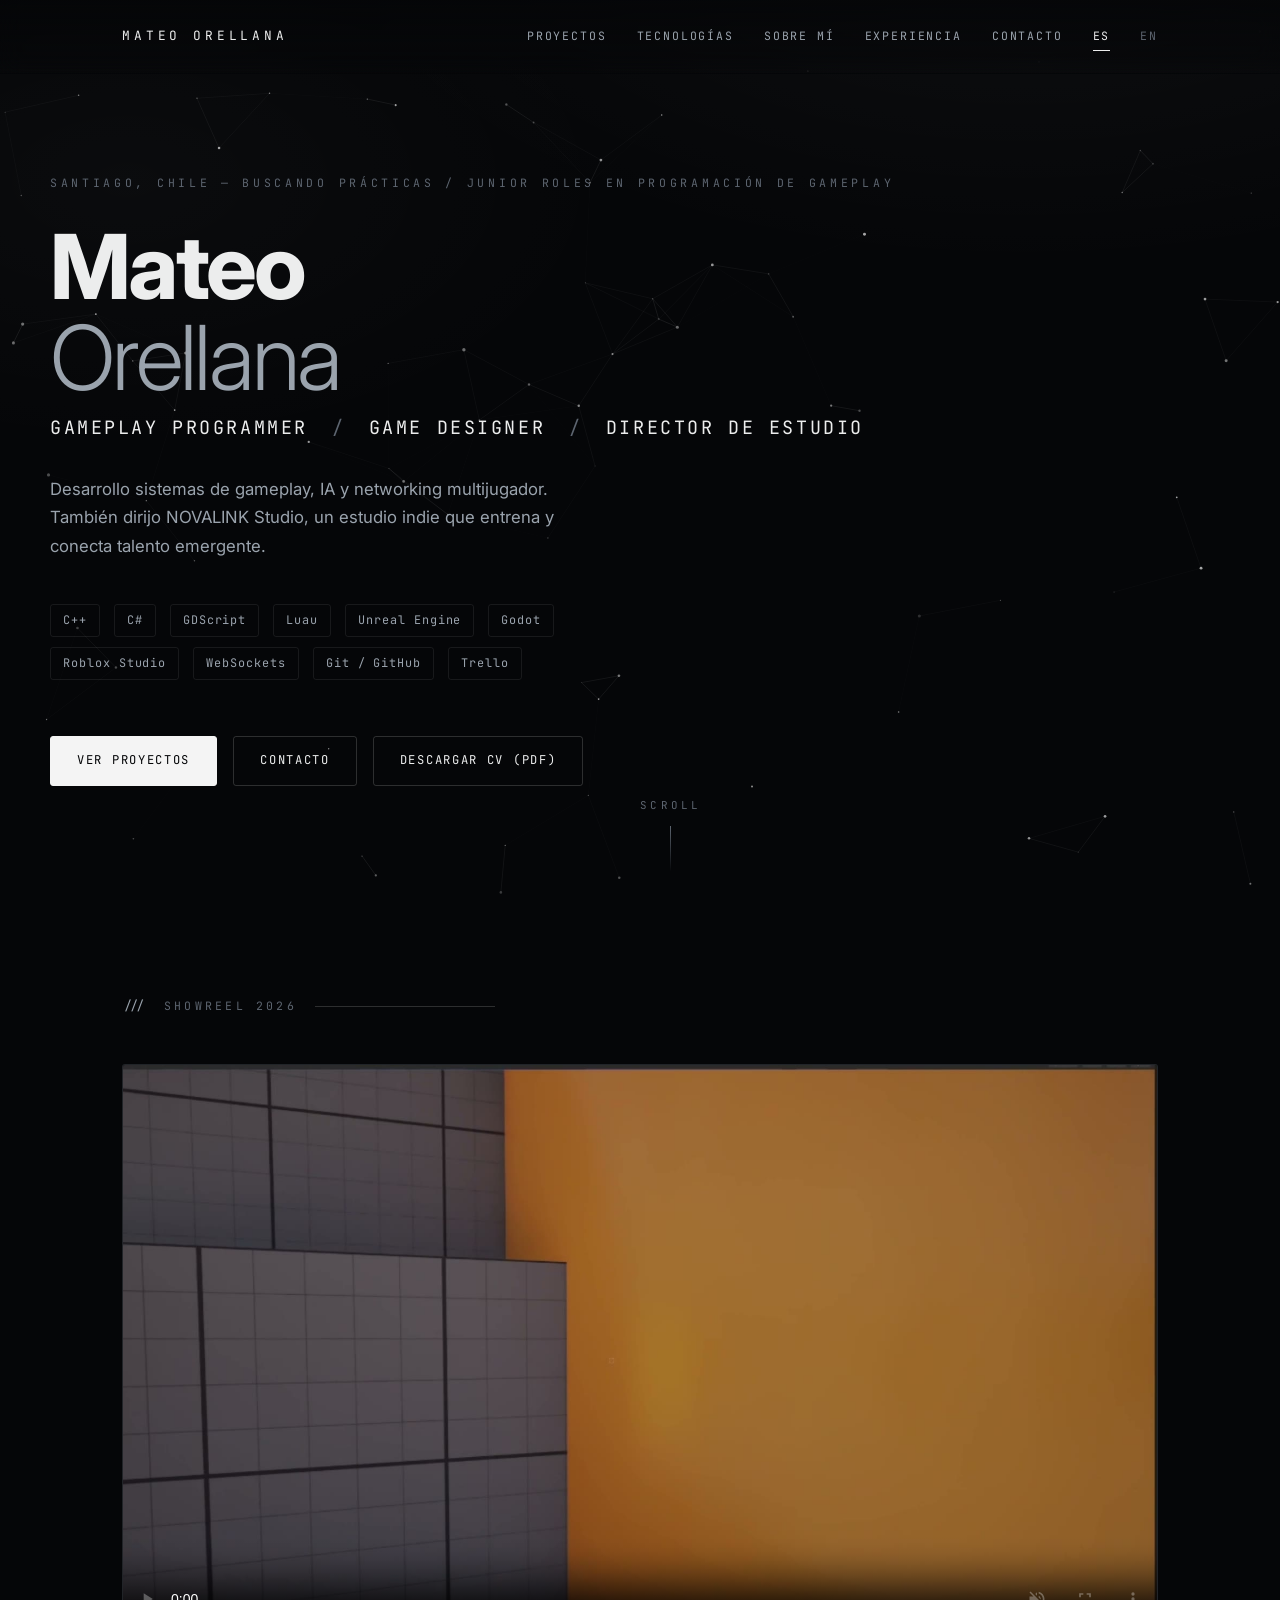
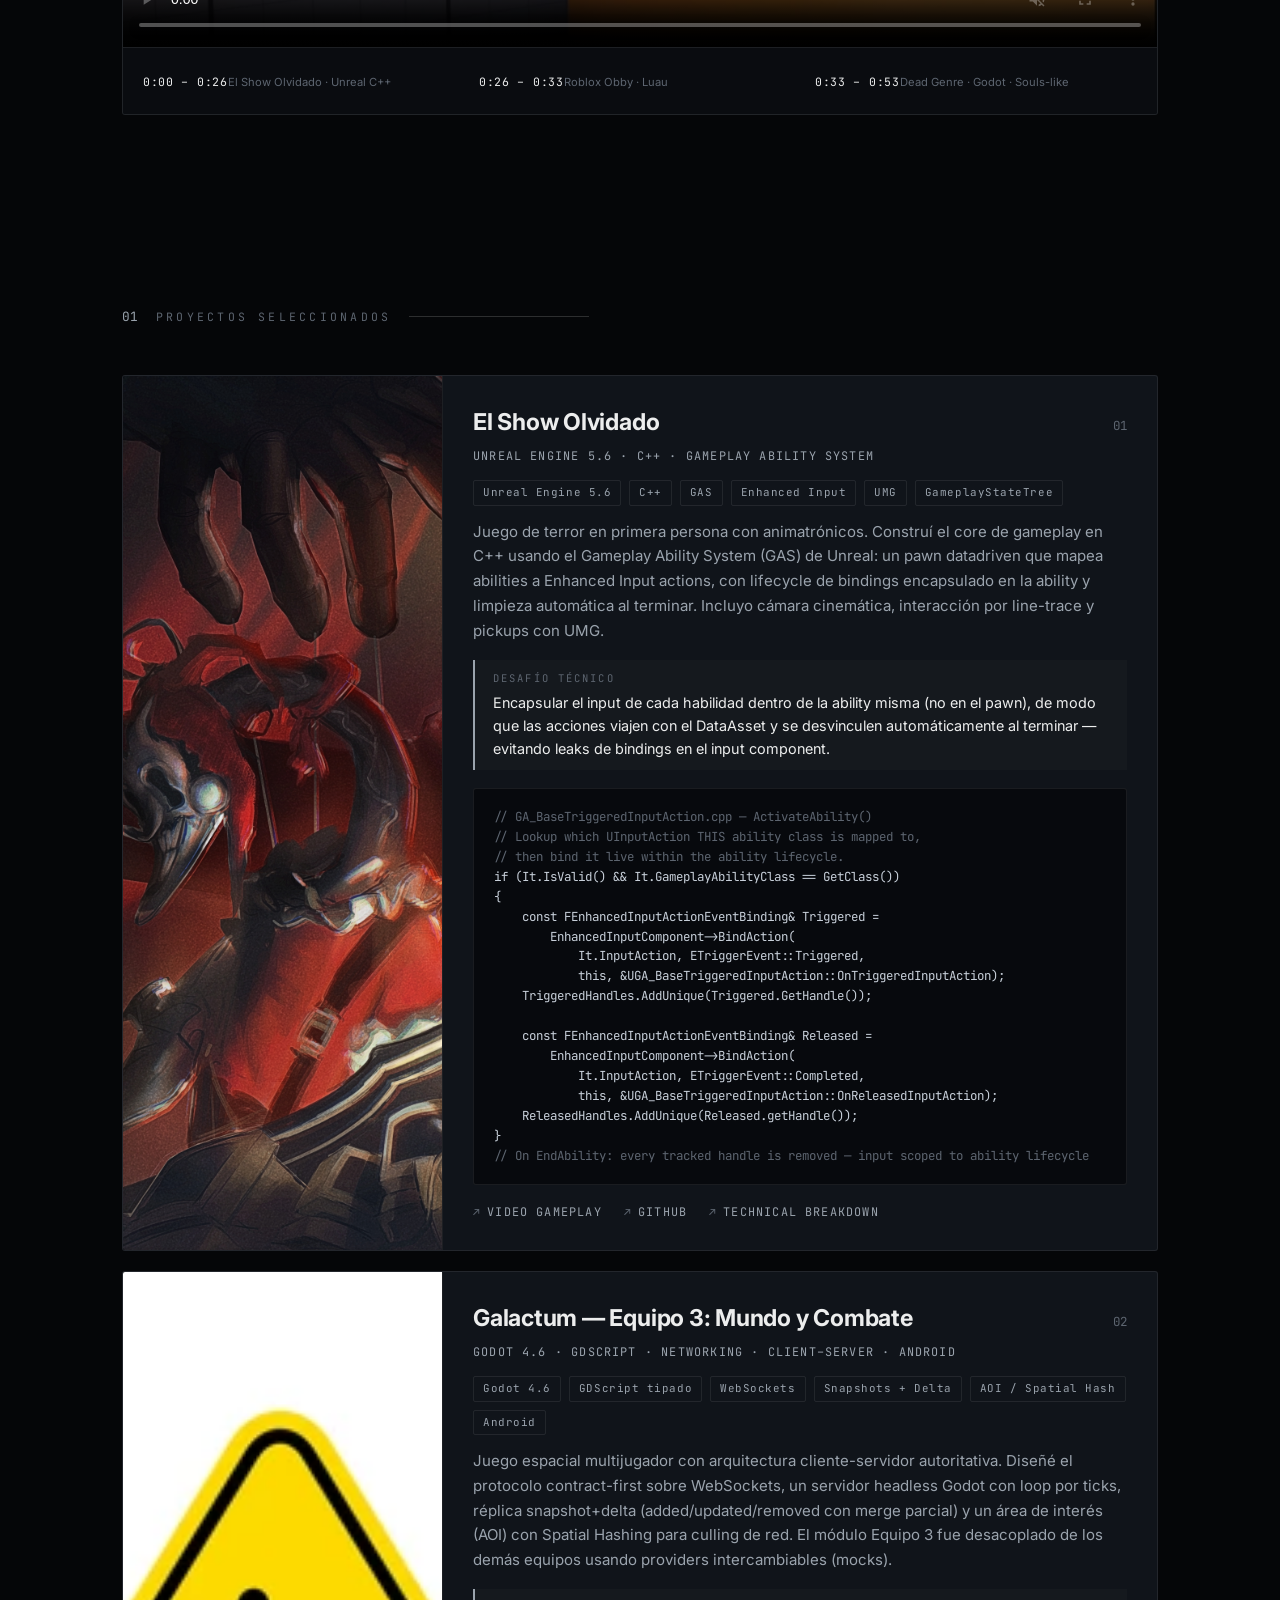
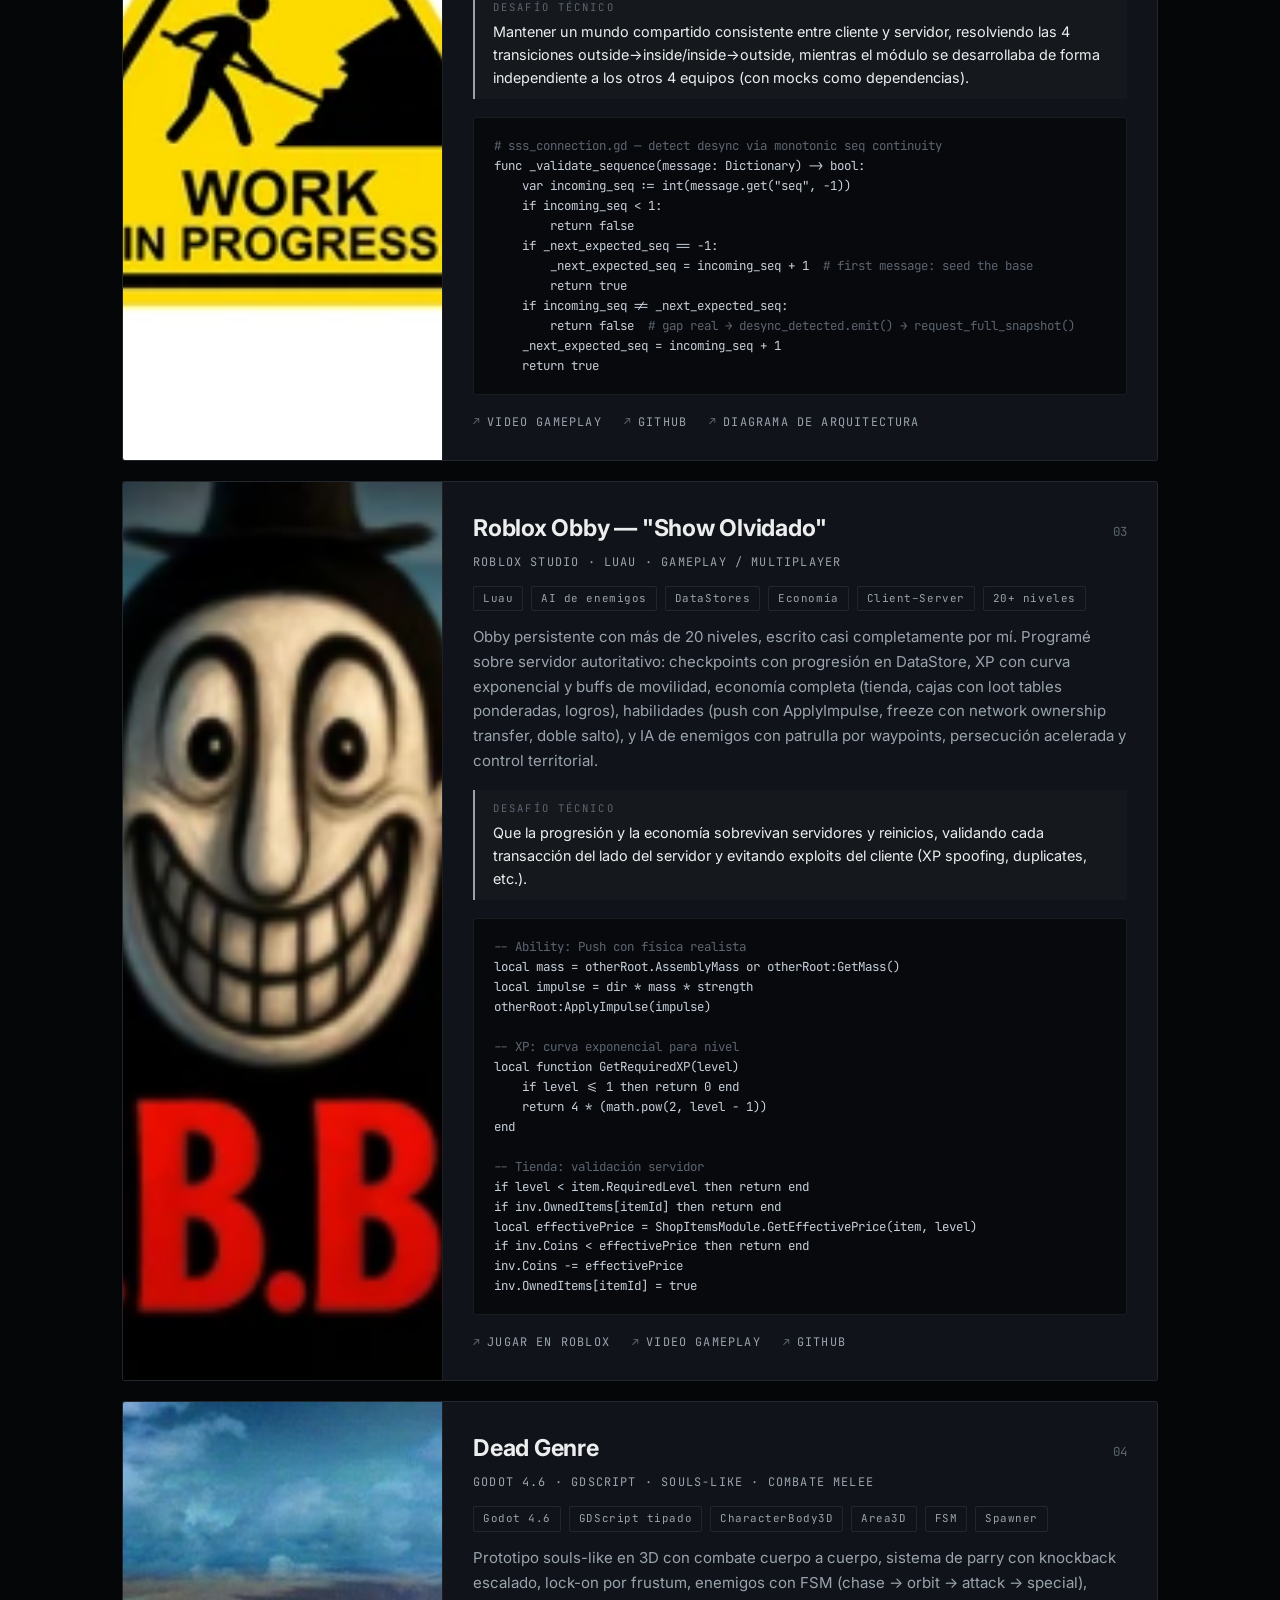
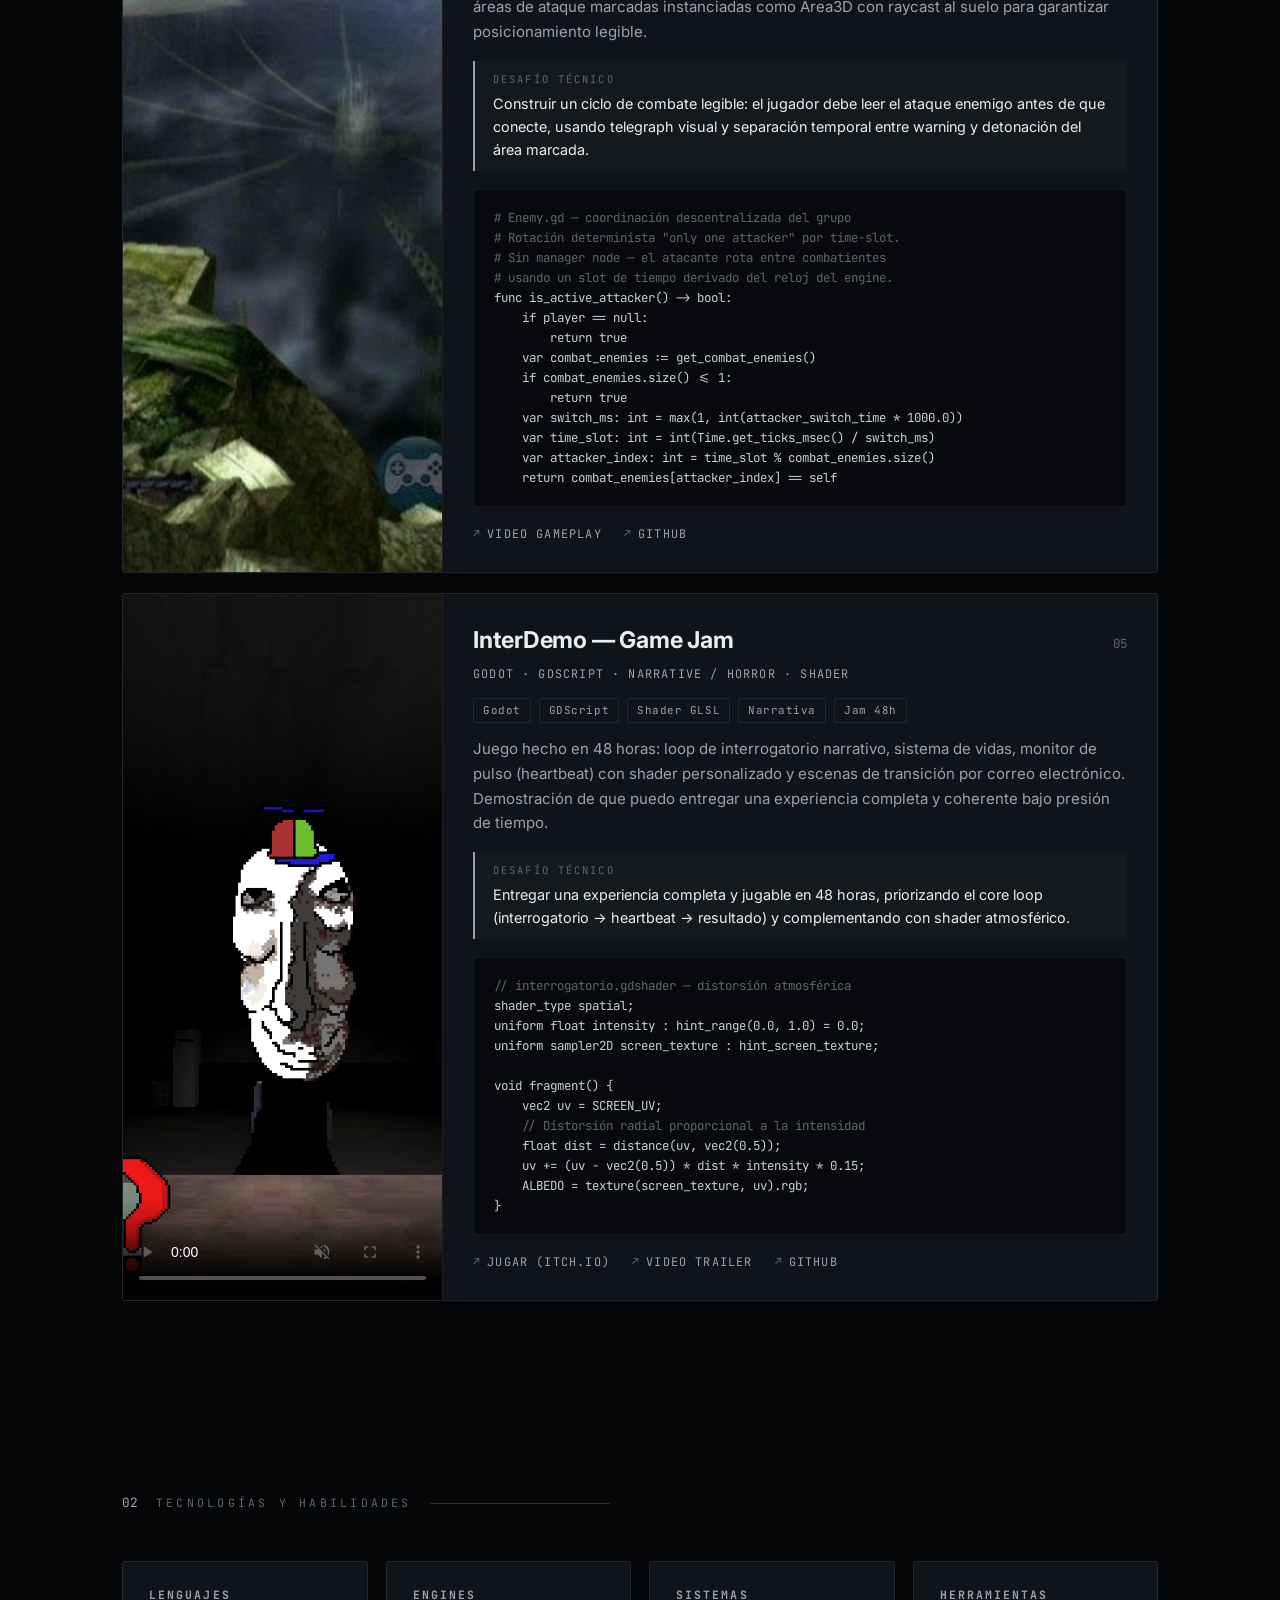
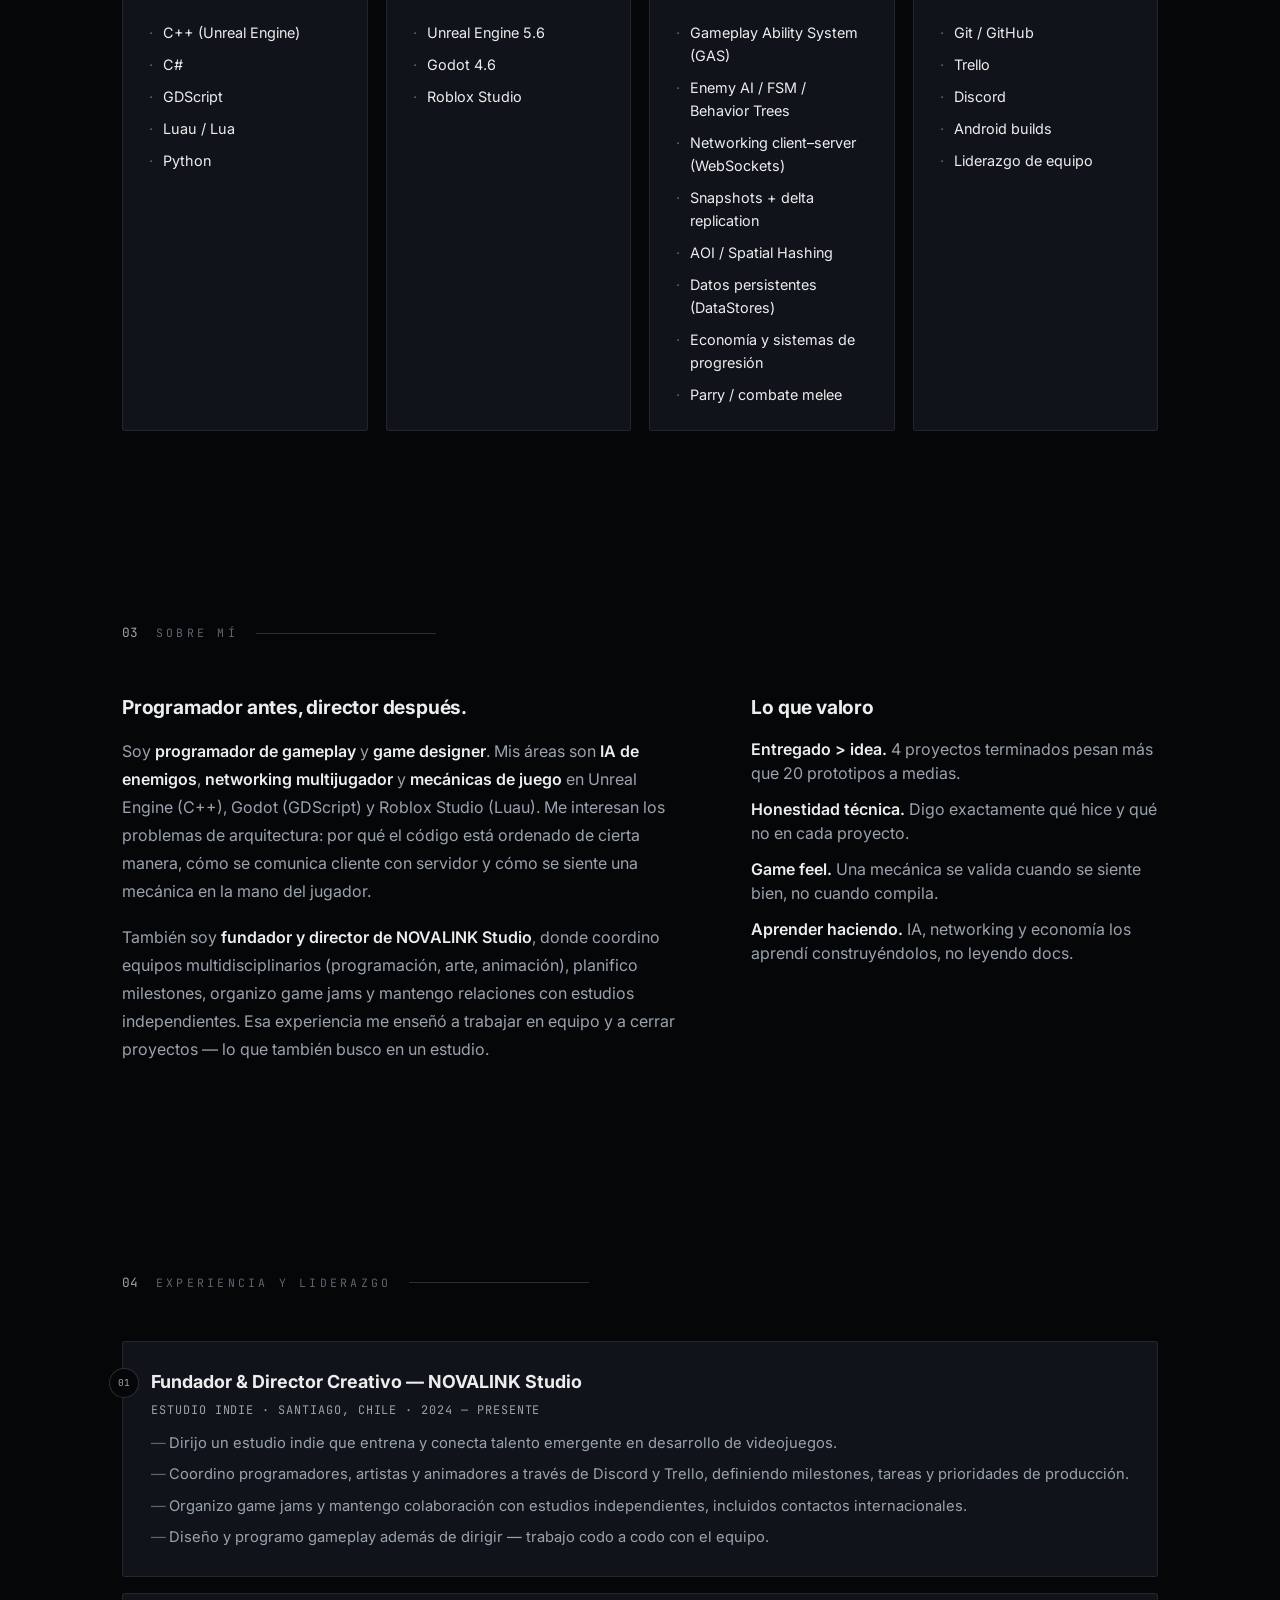
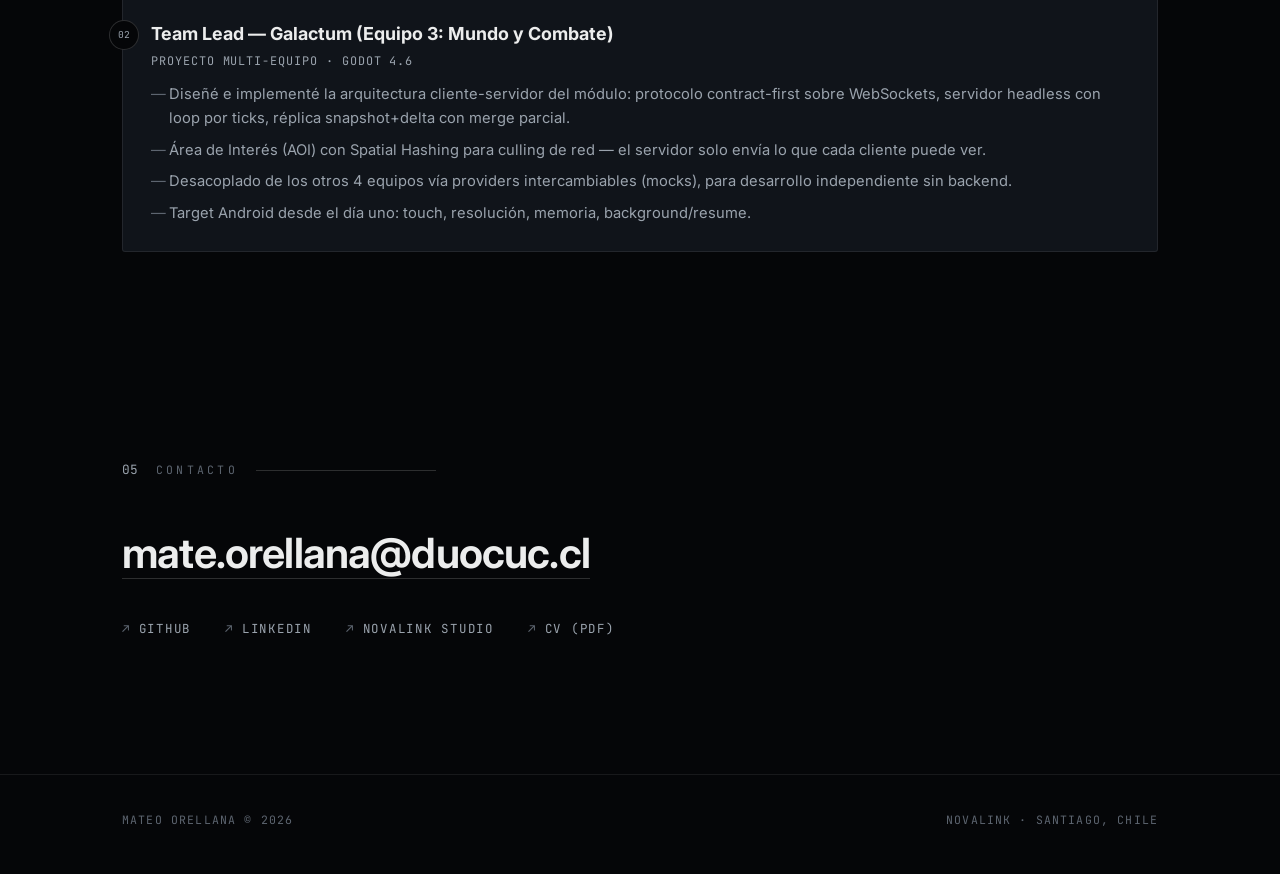
==== index.html @ 42550d00 "Portfolio Mateo Orellana — Gameplay Programmer & Game Designer" ====
<!DOCTYPE html>
<html lang="es">
<head>
<meta charset="UTF-8" />
<meta name="viewport" content="width=device-width, initial-scale=1.0" />
<title>Mateo Orellana — Gameplay Programmer</title>
<meta name="description" content="Portfolio de Mateo Orellana, Gameplay Programmer y Game Designer. Sistemas de IA, networking multijugador y gameplay en Unreal Engine, Godot y Roblox."/>
<meta property="og:title" content="Mateo Orellana — Gameplay Programmer" />
<meta property="og:description" content="Gameplay Programmer & Game Designer. IA, networking y sistemas de juego en Unreal, Godot y Roblox." />
<meta property="og:type" content="website" />
<link rel="stylesheet" href="css/style.css" />
<link rel="preconnect" href="https://fonts.googleapis.com" />
<link href="https://fonts.googleapis.com/css2?family=Inter:wght@300;400;500;600;700;800&family=JetBrains+Mono:wght@400;500&display=swap" rel="stylesheet" />
</head>
<body>

<div class="cosmos"></div>
<canvas id="stars"></canvas>

<!-- ======= NAV ======= -->
<nav class="nav" id="nav">
  <div class="inner">
    <a href="#top" class="brand">Mateo Orellana</a>
    <ul class="links">
      <li><a href="#work" data-i18n="nav_work">Proyectos</a></li>
      <li><a href="#tech" data-i18n="nav_tech">Tecnologías</a></li>
      <li><a href="#about" data-i18n="nav_about">Sobre mí</a></li>
      <li><a href="#experience" data-i18n="nav_exp">Experiencia</a></li>
      <li><a href="#contact" data-i18n="nav_contact">Contacto</a></li>
      <li><a href="#" class="lang es active" data-lang="es">ES</a></li>
      <li><a href="#" class="lang en" data-lang="en">EN</a></li>
    </ul>
  </div>
</nav>

<main id="top">

<!-- ======= HERO ======= -->
<header class="hero container">
  <div class="context reveal" data-i18n="hero_context">Santiago, Chile — Buscando prácticas / junior roles en programación de gameplay</div>
  <h1 class="reveal" data-i18n="hero_name">Mateo<br/><span class="thin">Orellana</span></h1>
  <div class="role reveal" data-i18n="hero_role">Gameplay Programmer <span class="sep">/</span> Game Designer <span class="sep">/</span> Director de Estudio</div>
  <p class="tagline reveal" data-i18n="hero_tag">Desarrollo sistemas de gameplay, IA y networking multijugador. También dirijo NOVALINK Studio, un estudio indie que entrena y conecta talento emergente.</p>
  <div class="tech-strip reveal">
    <span>C++</span><span>C#</span><span>GDScript</span><span>Luau</span>
    <span>Unreal Engine</span><span>Godot</span><span>Roblox Studio</span>
    <span>WebSockets</span><span>Git / GitHub</span><span>Trello</span>
  </div>
  <div class="cta-row reveal">
    <a class="btn btn-primary" href="#work" data-i18n="cta_work">Ver proyectos</a>
    <a class="btn" href="#contact" data-i18n="cta_contact">Contacto</a>
    <a class="btn" href="assets/Mateo_Orellana_CV.pdf" data-i18n="cta_resume">Descargar CV (PDF)</a>
  </div>
  <div class="hero-scroll reveal"><span data-i18n="scroll">Scroll</span><div class="line"></div></div>
</header>

<!-- ======= SHOWREEL ======= -->
<section class="block" id="showreel">
  <div class="container">
    <div class="section-label reveal"><span class="num">///</span><span class="label" data-i18n="reel_label">Showreel 2026</span></div>
    <div class="reel-wrap reveal">
      <div class="reel-frame">
        <video muted playsinline controls preload="metadata" poster="assets/screenshots/showreel-poster.jpg">
          <source src="assets/videos/showreel.mp4" type="video/mp4" />
        </video>
      </div>
      <div class="reel-timeline">
        <span class="seg"><span class="t">0:00 – 0:26</span><span class="d">El Show Olvidado · Unreal C++</span></span>
        <span class="seg"><span class="t">0:26 – 0:33</span><span class="d">Roblox Obby · Luau</span></span>
        <span class="seg"><span class="t">0:33 – 0:53</span><span class="d">Dead Genre · Godot · Souls-like</span></span>
      </div>
    </div>
  </div>
</section>

<!-- ======= WORK / PROJECTS ======= -->
<section class="block" id="work">
  <div class="container">
    <div class="section-label reveal"><span class="num">01</span><span class="label" data-i18n="work_label">Proyectos seleccionados</span></div>
    <div class="projects">

      <!-- ============ PROYECTO 01 — EL SHOW OLVIDADO ============ -->
      <article class="project reveal" id="synco">
        <div class="thumb">
          <img src="assets/screenshots/show-olvidado.jpg" alt="El Show Olvidado — gameplay" loading="lazy" />
        </div>
        <div class="body">
          <div class="head"><h3 data-i18n="synco_name">El Show Olvidado</h3><span class="num">01</span></div>
          <div class="role-line" data-i18n="synco_role">Unreal Engine 5.6 · C++ · Gameplay Ability System</div>
          <div class="meta">
            <span>Unreal Engine 5.6</span><span>C++</span><span>GAS</span><span>Enhanced Input</span><span>UMG</span><span>GameplayStateTree</span>
          </div>
          <p class="desc" data-i18n="synco_desc">Juego de terror en primera persona con animatrónicos. Construí el core de gameplay en C++ usando el Gameplay Ability System (GAS) de Unreal: un pawn datadriven que mapea abilities a Enhanced Input actions, con lifecycle de bindings encapsulado en la ability y limpieza automática al terminar. Incluyo cámara cinemática, interacción por line-trace y pickups con UMG.</p>
          <div class="challenge">
            <div class="q" data-i18n="challenge_q">Desafío técnico</div>
            <p data-i18n="synco_challenge">Encapsular el input de cada habilidad dentro de la ability misma (no en el pawn), de modo que las acciones viajen con el DataAsset y se desvinculen automáticamente al terminar — evitando leaks de bindings en el input component.</p>
          </div>
          <code class="block"><span class="cmt">// GA_BaseTriggeredInputAction.cpp — ActivateAbility()</span>
<span class="cmt">// Lookup which UInputAction THIS ability class is mapped to,</span>
<span class="cmt">// then bind it live within the ability lifecycle.</span>
<span class="kw">if</span> (It.IsValid() && It.GameplayAbilityClass == GetClass())
{
    <span class="kw">const</span> FEnhancedInputActionEventBinding& Triggered =
        EnhancedInputComponent->BindAction(
            It.InputAction, ETriggerEvent::Triggered,
            <span class="kw">this</span>, &UGA_BaseTriggeredInputAction::OnTriggeredInputAction);
    TriggeredHandles.AddUnique(Triggered.GetHandle());

    <span class="kw">const</span> FEnhancedInputActionEventBinding& Released =
        EnhancedInputComponent->BindAction(
            It.InputAction, ETriggerEvent::Completed,
            <span class="kw">this</span>, &UGA_BaseTriggeredInputAction::OnReleasedInputAction);
    ReleasedHandles.AddUnique(Released.getHandle());
}
<span class="cmt">// On EndAbility: every tracked handle is removed — input scoped to ability lifecycle</span></code>
          <div class="links">
            <a href="#">Video gameplay</a>
            <a href="#">GitHub</a>
            <a href="#">Technical breakdown</a>
          </div>
        </div>
      </article>

      <!-- ============ PROYECTO 02 — GALACTUM ============ -->
      <article class="project reveal" id="galactum">
        <div class="thumb">
          <img src="assets/screenshots/galactum.png" alt="Galactum — mundo espacial" loading="lazy" />
        </div>
        <div class="body">
          <div class="head"><h3 data-i18n="galactum_name">Galactum — Equipo 3: Mundo y Combate</h3><span class="num">02</span></div>
          <div class="role-line" data-i18n="galactum_role">Godot 4.6 · GDScript · Networking · Client–Server · Android</div>
          <div class="meta">
            <span>Godot 4.6</span><span>GDScript tipado</span><span>WebSockets</span><span>Snapshots + Delta</span><span>AOI / Spatial Hash</span><span>Android</span>
          </div>
          <p class="desc" data-i18n="galactum_desc">Juego espacial multijugador con arquitectura cliente-servidor autoritativa. Diseñé el protocolo contract-first sobre WebSockets, un servidor headless Godot con loop por ticks, réplica snapshot+delta (added/updated/removed con merge parcial) y un área de interés (AOI) con Spatial Hashing para culling de red. El módulo Equipo 3 fue desacoplado de los demás equipos usando providers intercambiables (mocks).</p>
          <div class="challenge">
            <div class="q" data-i18n="challenge_q">Desafío técnico</div>
            <p data-i18n="galactum_challenge">Mantener un mundo compartido consistente entre cliente y servidor, resolviendo las 4 transiciones outside→inside/inside→outside, mientras el módulo se desarrollaba de forma independiente a los otros 4 equipos (con mocks como dependencias).</p>
          </div>
          <code class="block"><span class="cmt"># sss_connection.gd — detect desync via monotonic seq continuity</span>
<span class="kw">func</span> _validate_sequence(message: Dictionary) -> bool:
    <span class="kw">var</span> incoming_seq := int(message.get(<span class="str">"seq"</span>, -1))
    <span class="kw">if</span> incoming_seq < 1:
        <span class="kw">return</span> false
    <span class="kw">if</span> _next_expected_seq == -1:
        _next_expected_seq = incoming_seq + 1  <span class="cmt"># first message: seed the base</span>
        <span class="kw">return</span> true
    <span class="kw">if</span> incoming_seq != _next_expected_seq:
        <span class="kw">return</span> false  <span class="cmt"># gap real → desync_detected.emit() → request_full_snapshot()</span>
    _next_expected_seq = incoming_seq + 1
    <span class="kw">return</span> true</code>
          <div class="links">
            <a href="#">Video gameplay</a>
            <a href="#">GitHub</a>
            <a href="#">Diagrama de arquitectura</a>
          </div>
        </div>
      </article>

      <!-- ============ PROYECTO 03 — ROBLOX OBBY ============ -->
      <article class="project reveal" id="roblox">
        <div class="thumb">
          <img src="assets/screenshots/roblox.png" alt="Roblox Obby Show Olvidado — gameplay" loading="lazy" />
        </div>
        <div class="body">
          <div class="head"><h3 data-i18n="roblox_name">Roblox Obby — "Show Olvidado"</h3><span class="num">03</span></div>
          <div class="role-line" data-i18n="roblox_role">Roblox Studio · Luau · Gameplay / Multiplayer</div>
          <div class="meta">
            <span>Luau</span><span>AI de enemigos</span><span>DataStores</span><span>Economía</span><span>Client–Server</span><span>20+ niveles</span>
          </div>
          <p class="desc" data-i18n="roblox_desc">Obby persistente con más de 20 niveles, escrito casi completamente por mí. Programé sobre servidor autoritativo: checkpoints con progresión en DataStore, XP con curva exponencial y buffs de movilidad, economía completa (tienda, cajas con loot tables ponderadas, logros), habilidades (push con ApplyImpulse, freeze con network ownership transfer, doble salto), y IA de enemigos con patrulla por waypoints, persecución acelerada y control territorial.</p>
          <div class="challenge">
            <div class="q" data-i18n="challenge_q">Desafío técnico</div>
            <p data-i18n="roblox_challenge">Que la progresión y la economía sobrevivan servidores y reinicios, validando cada transacción del lado del servidor y evitando exploits del cliente (XP spoofing, duplicates, etc.).</p>
          </div>
          <code class="block"><span class="cmt">-- Ability: Push con física realista</span>
<span class="kw">local</span> mass = otherRoot.AssemblyMass <span class="kw">or</span> otherRoot:GetMass()
<span class="kw">local</span> impulse = dir * mass * strength
otherRoot:ApplyImpulse(impulse)

<span class="cmt">-- XP: curva exponencial para nivel</span>
<span class="kw">local function</span> GetRequiredXP(level)
    <span class="kw">if</span> level &lt;= 1 <span class="kw">then return</span> 0 <span class="kw">end</span>
    <span class="kw">return</span> 4 * (math.pow(2, level - 1))
<span class="kw">end</span>

<span class="cmt">-- Tienda: validación servidor</span>
<span class="kw">if</span> level &lt; item.RequiredLevel <span class="kw">then return</span> <span class="kw">end</span>
<span class="kw">if</span> inv.OwnedItems[itemId] <span class="kw">then return</span> <span class="kw">end</span>
<span class="kw">local</span> effectivePrice = ShopItemsModule.GetEffectivePrice(item, level)
<span class="kw">if</span> inv.Coins &lt; effectivePrice <span class="kw">then return</span> <span class="kw">end</span>
inv.Coins -= effectivePrice
inv.OwnedItems[itemId] = <span class="kw">true</span></code>
          <div class="links">
            <a href="#">Jugar en Roblox</a>
            <a href="#">Video gameplay</a>
            <a href="#">GitHub</a>
          </div>
        </div>
      </article>

      <!-- ============ PROYECTO 04 — DEAD GENRE ============ -->
      <article class="project reveal" id="dead-genre">
        <div class="thumb">
          <img src="assets/screenshots/dead-genre.jpg" alt="Dead Genre — Pandora's Tower" loading="lazy" />
        </div>
        <div class="body">
          <div class="head"><h3 data-i18n="deadgenre_name">Dead Genre</h3><span class="num">04</span></div>
          <div class="role-line" data-i18n="deadgenre_role">Godot 4.6 · GDScript · Souls-like · Combate melee</div>
          <div class="meta">
            <span>Godot 4.6</span><span>GDScript tipado</span><span>CharacterBody3D</span><span>Area3D</span><span>FSM</span><span>Spawner</span>
          </div>
          <p class="desc" data-i18n="deadgenre_desc">Prototipo souls-like en 3D con combate cuerpo a cuerpo, sistema de parry con knockback escalado, lock-on por frustum, enemigos con FSM (chase → orbit → attack → special), áreas de ataque marcadas instanciadas como Area3D con raycast al suelo para garantizar posicionamiento legible.</p>
          <div class="challenge">
            <div class="q" data-i18n="challenge_q">Desafío técnico</div>
            <p data-i18n="deadgenre_challenge">Construir un ciclo de combate legible: el jugador debe leer el ataque enemigo antes de que conecte, usando telegraph visual y separación temporal entre warning y detonación del área marcada.</p>
          </div>
          <code class="block"><span class="cmt"># Enemy.gd — coordinación descentralizada del grupo</span>
<span class="cmt"># Rotación determinista "only one attacker" por time-slot.</span>
<span class="cmt"># Sin manager node — el atacante rota entre combatientes</span>
<span class="cmt"># usando un slot de tiempo derivado del reloj del engine.</span>
<span class="kw">func</span> is_active_attacker() -> bool:
    <span class="kw">if</span> player == null:
        <span class="kw">return</span> true
    <span class="kw">var</span> combat_enemies := get_combat_enemies()
    <span class="kw">if</span> combat_enemies.size() &lt;= 1:
        <span class="kw">return</span> true
    <span class="kw">var</span> switch_ms: int = max(1, int(attacker_switch_time * 1000.0))
    <span class="kw">var</span> time_slot: int = int(Time.get_ticks_msec() / switch_ms)
    <span class="kw">var</span> attacker_index: int = time_slot % combat_enemies.size()
    <span class="kw">return</span> combat_enemies[attacker_index] == self</code>
          <div class="links">
            <a href="#">Video gameplay</a>
            <a href="#">GitHub</a>
          </div>
        </div>
      </article>

      <!-- ============ PROYECTO 05 — INTERDEMO GAME JAM ============ -->
      <article class="project reveal" id="gamejam">
        <div class="thumb">
          <video muted playsinline controls preload="metadata" class="thumb-video" poster="assets/screenshots/gamejam.jpg">
            <source src="assets/videos/interdemo-trailer.mp4" type="video/mp4" />
          </video>
        </div>
        <div class="body">
          <div class="head"><h3 data-i18n="gamejam_name">InterDemo — Game Jam</h3><span class="num">05</span></div>
          <div class="role-line" data-i18n="gamejam_role">Godot · GDScript · Narrative / Horror · Shader</div>
          <div class="meta">
            <span>Godot</span><span>GDScript</span><span>Shader GLSL</span><span>Narrativa</span><span>Jam 48h</span>
          </div>
          <p class="desc" data-i18n="gamejam_desc">Juego hecho en 48 horas: loop de interrogatorio narrativo, sistema de vidas, monitor de pulso (heartbeat) con shader personalizado y escenas de transición por correo electrónico. Demostración de que puedo entregar una experiencia completa y coherente bajo presión de tiempo.</p>
          <div class="challenge">
            <div class="q" data-i18n="challenge_q">Desafío técnico</div>
            <p data-i18n="gamejam_challenge">Entregar una experiencia completa y jugable en 48 horas, priorizando el core loop (interrogatorio → heartbeat → resultado) y complementando con shader atmosférico.</p>
          </div>
          <code class="block"><span class="cmt">// interrogatorio.gdshader — distorsión atmosférica</span>
shader_type spatial;
uniform float intensity : hint_range(0.0, 1.0) = 0.0;
uniform sampler2D screen_texture : hint_screen_texture;

void fragment() {
    vec2 uv = SCREEN_UV;
    <span class="cmt">// Distorsión radial proporcional a la intensidad</span>
    float dist = distance(uv, vec2(0.5));
    uv += (uv - vec2(0.5)) * dist * intensity * 0.15;
    ALBEDO = texture(screen_texture, uv).rgb;
}</code>
          <div class="links">
            <a href="#">Jugar (itch.io)</a>
            <a href="#">Video trailer</a>
            <a href="#">GitHub</a>
          </div>
        </div>
      </article>

    </div>
  </div>
</section>

<!-- ======= TECH ======= -->
<section class="block" id="tech">
  <div class="container">
    <div class="section-label reveal"><span class="num">02</span><span class="label" data-i18n="tech_label">Tecnologías y habilidades</span></div>
    <div class="tech-grid">
      <div class="tech-col reveal">
        <h4 data-i18n="tech_lang">Lenguajes</h4>
        <ul><li>C++ (Unreal Engine)</li><li>C#</li><li>GDScript</li><li>Luau / Lua</li><li>Python</li></ul>
      </div>
      <div class="tech-col reveal">
        <h4 data-i18n="tech_engines">Engines</h4>
        <ul><li>Unreal Engine 5.6</li><li>Godot 4.6</li><li>Roblox Studio</li></ul>
      </div>
      <div class="tech-col reveal">
        <h4 data-i18n="tech_systems">Sistemas</h4>
        <ul><li>Gameplay Ability System (GAS)</li><li>Enemy AI / FSM / Behavior Trees</li><li>Networking client–server (WebSockets)</li><li>Snapshots + delta replication</li><li>AOI / Spatial Hashing</li><li>Datos persistentes (DataStores)</li><li>Economía y sistemas de progresión</li><li>Parry / combate melee</li></ul>
      </div>
      <div class="tech-col reveal">
        <h4 data-i18n="tech_tools">Herramientas</h4>
        <ul><li>Git / GitHub</li><li>Trello</li><li>Discord</li><li>Android builds</li><li>Liderazgo de equipo</li></ul>
      </div>
    </div>
  </div>
</section>

<!-- ======= ABOUT ======= -->
<section class="block" id="about">
  <div class="container">
    <div class="section-label reveal"><span class="num">03</span><span class="label" data-i18n="about_label">Sobre mí</span></div>
    <div class="about-grid">
      <div class="reveal">
        <h3 data-i18n="about_h">Programador antes, director después.</h3>
        <p data-i18n="about_p1">Soy <strong>programador de gameplay</strong> y <strong>game designer</strong>. Mis áreas son <strong>IA de enemigos</strong>, <strong>networking multijugador</strong> y <strong>mecánicas de juego</strong> en Unreal Engine (C++), Godot (GDScript) y Roblox Studio (Luau). Me interesan los problemas de arquitectura: por qué el código está ordenado de cierta manera, cómo se comunica cliente con servidor y cómo se siente una mecánica en la mano del jugador.</p>
        <p data-i18n="about_p2">También soy <strong>fundador y director de NOVALINK Studio</strong>, donde coordino equipos multidisciplinarios (programación, arte, animación), planifico milestones, organizo game jams y mantengo relaciones con estudios independientes. Esa experiencia me enseñó a trabajar en equipo y a cerrar proyectos — lo que también busco en un estudio.</p>
      </div>
      <div class="reveal">
        <h3 data-i18n="about_philosophy">Lo que valoro</h3>
        <ul>
          <li><b data-i18n="about_li1h">Entregado &gt; idea.</b> <span data-i18n="about_li1">4 proyectos terminados pesan más que 20 prototipos a medias.</span></li>
          <li><b data-i18n="about_li2h">Honestidad técnica.</b> <span data-i18n="about_li2">Digo exactamente qué hice y qué no en cada proyecto.</span></li>
          <li><b data-i18n="about_li3h">Game feel.</b> <span data-i18n="about_li3">Una mecánica se valida cuando se siente bien, no cuando compila.</span></li>
          <li><b data-i18n="about_li4h">Aprender haciendo.</b> <span data-i18n="about_li4">IA, networking y economía los aprendí construyéndolos, no leyendo docs.</span></li>
        </ul>
      </div>
    </div>
  </div>
</section>

<!-- ======= EXPERIENCE ======= -->
<section class="block" id="experience">
  <div class="container">
    <div class="section-label reveal"><span class="num">04</span><span class="label" data-i18n="exp_label">Experiencia y liderazgo</span></div>

    <div class="exp-item reveal" data-num="01">
      <h3 data-i18n="exp_novalink_h">Fundador &amp; Director Creativo — NOVALINK Studio</h3>
      <div class="where" data-i18n="exp_novalink_where">Estudio indie · Santiago, Chile · 2024 — presente</div>
      <ul>
        <li data-i18n="exp_novalink_l1">Dirijo un estudio indie que entrena y conecta talento emergente en desarrollo de videojuegos.</li>
        <li data-i18n="exp_novalink_l2">Coordino programadores, artistas y animadores a través de Discord y Trello, definiendo milestones, tareas y prioridades de producción.</li>
        <li data-i18n="exp_novalink_l3">Organizo game jams y mantengo colaboración con estudios independientes, incluidos contactos internacionales.</li>
        <li data-i18n="exp_novalink_l4">Diseño y programo gameplay además de dirigir — trabajo codo a codo con el equipo.</li>
      </ul>
    </div>

    <div class="exp-item reveal" data-num="02">
      <h3 data-i18n="exp_team_h">Team Lead — Galactum (Equipo 3: Mundo y Combate)</h3>
      <div class="where" data-i18n="exp_team_where">Proyecto multi-equipo · Godot 4.6</div>
      <ul>
        <li data-i18n="exp_team_l1">Diseñé e implementé la arquitectura cliente-servidor del módulo: protocolo contract-first sobre WebSockets, servidor headless con loop por ticks, réplica snapshot+delta con merge parcial.</li>
        <li data-i18n="exp_team_l2">Área de Interés (AOI) con Spatial Hashing para culling de red — el servidor solo envía lo que cada cliente puede ver.</li>
        <li data-i18n="exp_team_l3">Desacoplado de los otros 4 equipos vía providers intercambiables (mocks), para desarrollo independiente sin backend.</li>
        <li data-i18n="exp_team_l4">Target Android desde el día uno: touch, resolución, memoria, background/resume.</li>
      </ul>
    </div>
  </div>
</section>

<!-- ======= CONTACT ======= -->
<section class="block" id="contact">
  <div class="container">
    <div class="section-label reveal"><span class="num">05</span><span class="label" data-i18n="contact_label">Contacto</span></div>
    <div class="contact-big reveal">
      <a href="mailto:mate.orellana@duocuc.cl" data-i18n="contact_mail">mate.orellana@duocuc.cl</a>
    </div>
    <div class="contact-links reveal">
      <a href="https://github.com/Drfiter" target="_blank" rel="noopener">GitHub</a>
      <a href="https://www.linkedin.com/in/mateo-daniel-orellana-villegas-586290270/" target="_blank" rel="noopener">LinkedIn</a>
      <a href="https://www.linkedin.com/company/novalink-studio/" target="_blank" rel="noopener">NOVALINK Studio</a>
      <a href="assets/Mateo_Orellana_CV.pdf" data-i18n="link_resume">CV (PDF)</a>
    </div>
  </div>
</section>

</main>

<footer>
  <div class="inner">
    <span>Mateo Orellana © <span id="year"></span></span>
    <span class="mono">NOVALINK · Santiago, Chile</span>
  </div>
</footer>

<script src="js/main.js"></script>
</body>
</html>
---- css/style.css ----
/* ============================================================
   MATEO ORELLANA — Portfolio
   Theme: cosmic B&W, cinematic, editorial minimalism
   ============================================================ */

:root {
  --bg: #050608;
  --bg-soft: #0a0c10;
  --panel: #0e1116;
  --card: #10141a;
  --line: rgba(255, 255, 255, 0.08);
  --line-strong: rgba(255, 255, 255, 0.16);
  --fg: #eceded;
  --muted: #9aa3ad;
  --dim: #5d6570;
  --white: #ffffff;
  --accent: #ffffff;

  --mono: "SF Mono", "Cascadia Code", "JetBrains Mono", Consolas, monospace;
  --sans: "Inter", "SF Pro Display", system-ui, -apple-system, sans-serif;
  --serif: "Georgia", "Times New Roman", serif;

  --radius: 3px;
  --maxw: 1180px;
  --gutter: clamp(24px, 6vw, 72px);
}

* { margin: 0; padding: 0; box-sizing: border-box; }

html { scroll-behavior: smooth; }

body {
  background: var(--bg);
  color: var(--fg);
  font-family: var(--sans);
  font-size: 16px;
  line-height: 1.6;
  -webkit-font-smoothing: antialiased;
  overflow-x: hidden;
}

/* ---------- Ambient cosmic background ---------- */
.cosmos {
  position: fixed;
  inset: 0;
  z-index: -2;
  background:
    radial-gradient(1200px 600px at 80% -10%, rgba(255,255,255,0.04), transparent 60%),
    radial-gradient(900px 500px at 10% 20%, rgba(255,255,255,0.025), transparent 55%),
    var(--bg);
}

/* stars (constellation particles) */
#stars {
  position: fixed;
  inset: 0;
  z-index: -1;
  width: 100%;
  height: 100%;
  pointer-events: none;
}

/* ---------- Typography helpers ---------- */
.mono { font-family: var(--mono); }
.serif { font-family: var(--serif); }
.muted { color: var(--muted); }
.dim { color: var(--dim); }
.small { font-size: 0.82rem; }
.up { text-transform: uppercase; letter-spacing: 0.22em; }
.label {
  font-family: var(--mono);
  font-size: 0.72rem;
  letter-spacing: 0.28em;
  text-transform: uppercase;
  color: var(--dim);
}

.section-label {
  display: flex;
  align-items: center;
  gap: 18px;
  margin-bottom: 48px;
}
.section-label::after {
  content: "";
  flex: 1;
  height: 1px;
  background: var(--line-strong);
  max-width: 180px;
}
.section-label .num {
  font-family: var(--mono);
  color: var(--muted);
  font-size: 0.8rem;
}

/* ---------- Layout ---------- */
.container {
  max-width: var(--maxw);
  margin: 0 auto;
  padding: 0 var(--gutter);
}

section.block { padding: 96px 0; position: relative; }

/* ---------- Nav ---------- */
.nav {
  position: fixed;
  top: 0; left: 0; right: 0;
  z-index: 100;
  padding: 22px 0;
  backdrop-filter: blur(12px);
  background: linear-gradient(180deg, rgba(5,6,8,0.9), rgba(5,6,8,0.45) 80%, transparent);
  border-bottom: 1px solid transparent;
  transition: border-color 0.3s, background 0.3s;
}
.nav.scrolled { border-bottom-color: var(--line); }
.nav .inner {
  max-width: var(--maxw);
  margin: 0 auto;
  padding: 0 var(--gutter);
  display: flex;
  align-items: center;
  justify-content: space-between;
}
.nav .brand {
  font-family: var(--mono);
  font-size: 0.8rem;
  letter-spacing: 0.3em;
  text-transform: uppercase;
  color: var(--fg);
  text-decoration: none;
}
.nav .links { display: flex; gap: 30px; list-style: none; }
.nav .links a {
  font-family: var(--mono);
  font-size: 0.72rem;
  letter-spacing: 0.16em;
  text-transform: uppercase;
  color: var(--muted);
  text-decoration: none;
  transition: color 0.2s;
}
.nav .links a:hover { color: var(--fg); }
.nav .links a.lang { color: var(--dim); }
.nav .links a.lang.active { color: var(--fg); }
.nav .links a.lang.active::after { content: ""; display: block; height: 1px; background: var(--fg); margin-top: 2px; }

/* ---------- Hero ---------- */
.hero {
  min-height: 100vh;
  display: flex;
  flex-direction: column;
  justify-content: center;
  position: relative;
  padding: 120px 0 60px;
}
.hero .context {
  font-family: var(--mono);
  font-size: 0.72rem;
  letter-spacing: 0.32em;
  text-transform: uppercase;
  color: var(--dim);
  margin-bottom: 28px;
}
.hero h1 {
  font-size: clamp(2.6rem, 8vw, 5.6rem);
  font-weight: 750;
  line-height: 1.02;
  letter-spacing: -0.03em;
  margin-bottom: 10px;
}
.hero h1 .thin { font-weight: 300; color: var(--muted); }
.hero .role {
  font-family: var(--mono);
  font-size: clamp(0.9rem, 2vw, 1.15rem);
  letter-spacing: 0.14em;
  text-transform: uppercase;
  color: var(--fg);
  margin-bottom: 32px;
}
.hero .role .sep { color: var(--dim); margin: 0 10px; }
.hero p.tagline {
  max-width: 560px;
  color: var(--muted);
  font-size: 1.05rem;
  line-height: 1.7;
  margin-bottom: 44px;
}
.hero .tech-strip {
  display: flex;
  flex-wrap: wrap;
  gap: 10px 14px;
  margin-bottom: 56px;
  max-width: 640px;
}
.hero .tech-strip span {
  font-family: var(--mono);
  font-size: 0.74rem;
  letter-spacing: 0.08em;
  color: var(--muted);
  border: 1px solid var(--line);
  padding: 6px 12px;
  border-radius: var(--radius);
}
.cta-row { display: flex; gap: 16px; flex-wrap: wrap; }
.btn {
  font-family: var(--mono);
  font-size: 0.76rem;
  letter-spacing: 0.14em;
  text-transform: uppercase;
  text-decoration: none;
  padding: 14px 26px;
  border-radius: var(--radius);
  border: 1px solid var(--line-strong);
  color: var(--fg);
  transition: all 0.2s;
  cursor: pointer;
}
.btn:hover { border-color: var(--fg); background: rgba(255,255,255,0.04); }
.btn-primary { background: #f4f4f4; border-color: #f4f4f4; color: #050608; }
.btn-primary:hover { background: #fff; border-color: #fff; box-shadow: 0 0 24px rgba(255,255,255,0.18); }

.hero-scroll {
  position: absolute;
  bottom: 28px;
  left: 50%;
  transform: translateX(-50%);
  font-family: var(--mono);
  font-size: 0.68rem;
  letter-spacing: 0.3em;
  text-transform: uppercase;
  color: var(--dim);
  display: flex;
  flex-direction: column;
  align-items: center;
  gap: 12px;
}
.hero-scroll .line { width: 1px; height: 46px; background: linear-gradient(var(--dim), transparent); }

/* ---------- Showreel ---------- */
.reel-wrap {
  border: 1px solid var(--line);
  background: var(--panel);
  border-radius: var(--radius);
  overflow: hidden;
}
.reel-frame { position: relative; aspect-ratio: 16/9; background: #000; }
.reel-frame video { width: 100%; height: 100%; object-fit: cover; display: block; background: #000; }
.reel-placeholder {
  position: absolute; inset: 0;
  display: flex; flex-direction: column;
  align-items: center; justify-content: center;
  gap: 20px; color: var(--dim);
  font-family: var(--mono); letter-spacing: 0.2em;
  text-transform: uppercase; font-size: 0.78rem;
  background: radial-gradient(600px 300px at 50% 40%, rgba(255,255,255,0.04), transparent 70%);
}
.reel-placeholder .pulse {
  width: 64px; height: 64px;
  border: 1px solid var(--line-strong);
  border-radius: 50%;
  display: grid; place-items: center;
  animation: pulse 2.4s ease-in-out infinite;
}
@keyframes pulse { 0%,100% { box-shadow: 0 0 0 0 rgba(255,255,255,0.15);} 50% { box-shadow: 0 0 0 18px rgba(255,255,255,0);} }
.reel-timeline {
  display: grid;
  grid-template-columns: repeat(auto-fit, minmax(140px,1fr));
  gap: 14px;
  padding: 20px;
  background: var(--bg-soft);
  border-top: 1px solid var(--line);
}
.reel-timeline .seg { display: block; }
.reel-timeline .t { font-family: var(--mono); font-size: 0.72rem; color: var(--fg); letter-spacing: 0.06em; }
.reel-timeline .d { font-size: 0.7rem; color: var(--dim); }

/* ---------- Projects ---------- */
.projects { display: flex; flex-direction: column; gap: 20px; }

.project {
  border: 1px solid var(--line);
  background: var(--card);
  border-radius: var(--radius);
  overflow: hidden;
  display: grid;
  grid-template-columns: 320px 1fr;
  transition: border-color 0.25s, transform 0.25s;
}
.project:hover { border-color: var(--line-strong); transform: translateY(-2px); }
.project .thumb {
  position: relative;
  min-height: 220px;
  background: var(--bg-soft);
  border-right: 1px solid var(--line);
}
.project .thumb .ph {
  position: absolute; inset: 0;
  display: grid; place-items: center;
  background:
    radial-gradient(400px 200px at 30% 20%, rgba(255,255,255,0.06), transparent 60%),
    var(--bg-soft);
}
.project .thumb .ph span { font-family: var(--mono); font-size: 0.7rem; color: var(--dim); letter-spacing: 0.2em; text-transform: uppercase; }
.project .thumb img { width: 100%; height: 100%; object-fit: cover; display: block; }
.project .thumb video { width: 100%; height: 100%; object-fit: cover; display: block; }
.project .body { padding: 28px 30px; display: flex; flex-direction: column; }
.project .head { display: flex; align-items: baseline; justify-content: space-between; gap: 16px; margin-bottom: 6px; }
.project .num { font-family: var(--mono); color: var(--dim); font-size: 0.78rem; }
.project h3 { font-size: 1.45rem; font-weight: 700; letter-spacing: -0.01em; }
.project .role-line { font-family: var(--mono); font-size: 0.74rem; letter-spacing: 0.1em; text-transform: uppercase; color: var(--muted); margin-bottom: 14px; }
.project .meta { display: flex; flex-wrap: wrap; gap: 8px; margin-bottom: 14px; }
.project .meta span {
  font-family: var(--mono); font-size: 0.68rem; color: var(--muted);
  border: 1px solid var(--line); padding: 3px 9px; border-radius: 2px;
  letter-spacing: 0.05em;
}
.project p.desc { color: var(--muted); font-size: 0.94rem; line-height: 1.65; margin-bottom: 16px; flex-grow: 1; }

.challenge {
  border-left: 2px solid var(--muted);
  padding: 10px 18px;
  margin-bottom: 18px;
  background: rgba(255,255,255,0.02);
}
.challenge .q { font-family: var(--mono); font-size: 0.66rem; letter-spacing: 0.2em; text-transform: uppercase; color: var(--dim); margin-bottom: 4px; }
.challenge p { color: var(--fg); font-size: 0.9rem; }

code.block {
  display: block;
  font-family: var(--mono);
  font-size: 0.78rem;
  line-height: 1.6;
  background: #07090d;
  border: 1px solid var(--line);
  border-radius: var(--radius);
  padding: 18px 20px;
  color: #c8d0da;
  overflow-x: auto;
  margin-bottom: 18px;
  white-space: pre;
}
code.block .cmt { color: #5d6570; }

.project .links { display: flex; gap: 22px; flex-wrap: wrap; }
.project .links a {
  font-family: var(--mono); font-size: 0.74rem; letter-spacing: 0.1em;
  text-transform: uppercase; color: var(--muted); text-decoration: none;
  display: inline-flex; align-items: center; gap: 6px;
  transition: color 0.2s;
}
.project .links a:hover { color: var(--fg); }
.project .links a::before { content: "↗"; color: var(--dim); font-size: 0.7rem; }

/* ---------- Tech skills ---------- */
.tech-grid { display: grid; grid-template-columns: repeat(auto-fit, minmax(220px, 1fr)); gap: 18px; }
.tech-col { border: 1px solid var(--line); background: var(--card); border-radius: var(--radius); padding: 24px 26px; }
.tech-col h4 { font-family: var(--mono); font-size: 0.72rem; letter-spacing: 0.18em; text-transform: uppercase; color: var(--muted); margin-bottom: 16px; }
.tech-col ul { list-style: none; display: flex; flex-direction: column; gap: 9px; }
.tech-col li { display: flex; align-items: baseline; gap: 10px; color: var(--fg); font-size: 0.9rem; }
.tech-col li::before { content: "·"; color: var(--dim); }

/* ---------- About ---------- */
.about-grid { display: grid; grid-template-columns: 1.4fr 1fr; gap: 60px; align-items: start; }
.about-grid p { color: var(--muted); margin-bottom: 18px; line-height: 1.75; }
.about-grid p strong { color: var(--fg); font-weight: 600; }
.about-grid h3 { font-size: 1.2rem; margin-bottom: 14px; letter-spacing: -0.01em; }
.about-grid ul { list-style: none; display: flex; flex-direction: column; gap: 12px; }
.about-grid li { color: var(--muted); line-height: 1.5; }
.about-grid li b { color: var(--fg); font-weight: 600; }

/* ---------- Experience ---------- */
.exp-item {
  border: 1px solid var(--line);
  border-radius: var(--radius);
  background: var(--card);
  padding: 26px 28px;
  margin-bottom: 16px;
  position: relative;
}
.exp-item::before {
  content: attr(data-num);
  position: absolute; top: 26px; left: -14px;
  width: 28px; height: 28px; margin-right: 0;
  background: var(--bg); border: 1px solid var(--line-strong);
  border-radius: 50%;
  display: grid; place-items: center;
  font-family: var(--mono); font-size: 0.6rem; color: var(--muted);
}
.exp-item h3 { font-size: 1.12rem; margin-bottom: 4px; }
.exp-item .where { font-family: var(--mono); font-size: 0.74rem; letter-spacing: 0.08em; text-transform: uppercase; color: var(--muted); margin-bottom: 12px; }
.exp-item ul { list-style: none; display: flex; flex-direction: column; gap: 8px; }
.exp-item li { color: var(--muted); font-size: 0.92rem; line-height: 1.6; padding-left: 18px; position: relative; }
.exp-item li::before { content: "—"; position: absolute; left: 0; color: var(--dim); }

/* ---------- Contact ---------- */
.contact-big {
  font-size: clamp(1.6rem, 4vw, 2.6rem);
  font-weight: 650;
  letter-spacing: -0.02em;
  line-height: 1.2;
}
.contact-big a { color: var(--fg); text-decoration: none; border-bottom: 1px solid var(--line-strong); transition: color 0.2s, border-color 0.2s; }
.contact-big a:hover { color: var(--muted); border-bottom-color: var(--muted); }

.contact-links { display: flex; gap: 34px; flex-wrap: wrap; margin-top: 40px; }
.contact-links a {
  font-family: var(--mono); font-size: 0.78rem; letter-spacing: 0.14em;
  text-transform: uppercase; color: var(--muted); text-decoration: none;
  display: inline-flex; align-items: center; gap: 8px;
}
.contact-links a:hover { color: var(--fg); }
.contact-links a::before { content: "↗"; color: var(--dim); }

/* ---------- Footer ---------- */
footer {
  border-top: 1px solid var(--line);
  padding: 36px 0 44px;
  margin-top: 40px;
}
footer .inner {
  max-width: var(--maxw); margin: 0 auto; padding: 0 var(--gutter);
  display: flex; align-items: center; justify-content: space-between;
  color: var(--dim); font-family: var(--mono); font-size: 0.72rem; letter-spacing: 0.1em;
  text-transform: uppercase;
}

/* ---------- Reveal on scroll ---------- */
.reveal { opacity: 0; transform: translateY(26px); transition: opacity 0.7s ease, transform 0.7s ease; }
.reveal.visible { opacity: 1; transform: none; }

/* ---------- Reduced motion ---------- */
@media (prefers-reduced-motion: reduce) {
  * { animation: none !important; transition: none !important; }
  html { scroll-behavior: auto; }
  .reveal { opacity: 1; transform: none; }
}

/* ---------- Responsive ---------- */
@media (max-width: 900px) {
  .project { grid-template-columns: 1fr; }
  .project .thumb { min-height: 180px; border-right: none; border-bottom: 1px solid var(--line); }
  .about-grid { grid-template-columns: 1fr; gap: 40px; }
  .nav .links { display: none; }
  section.block { padding: 72px 0; }
}
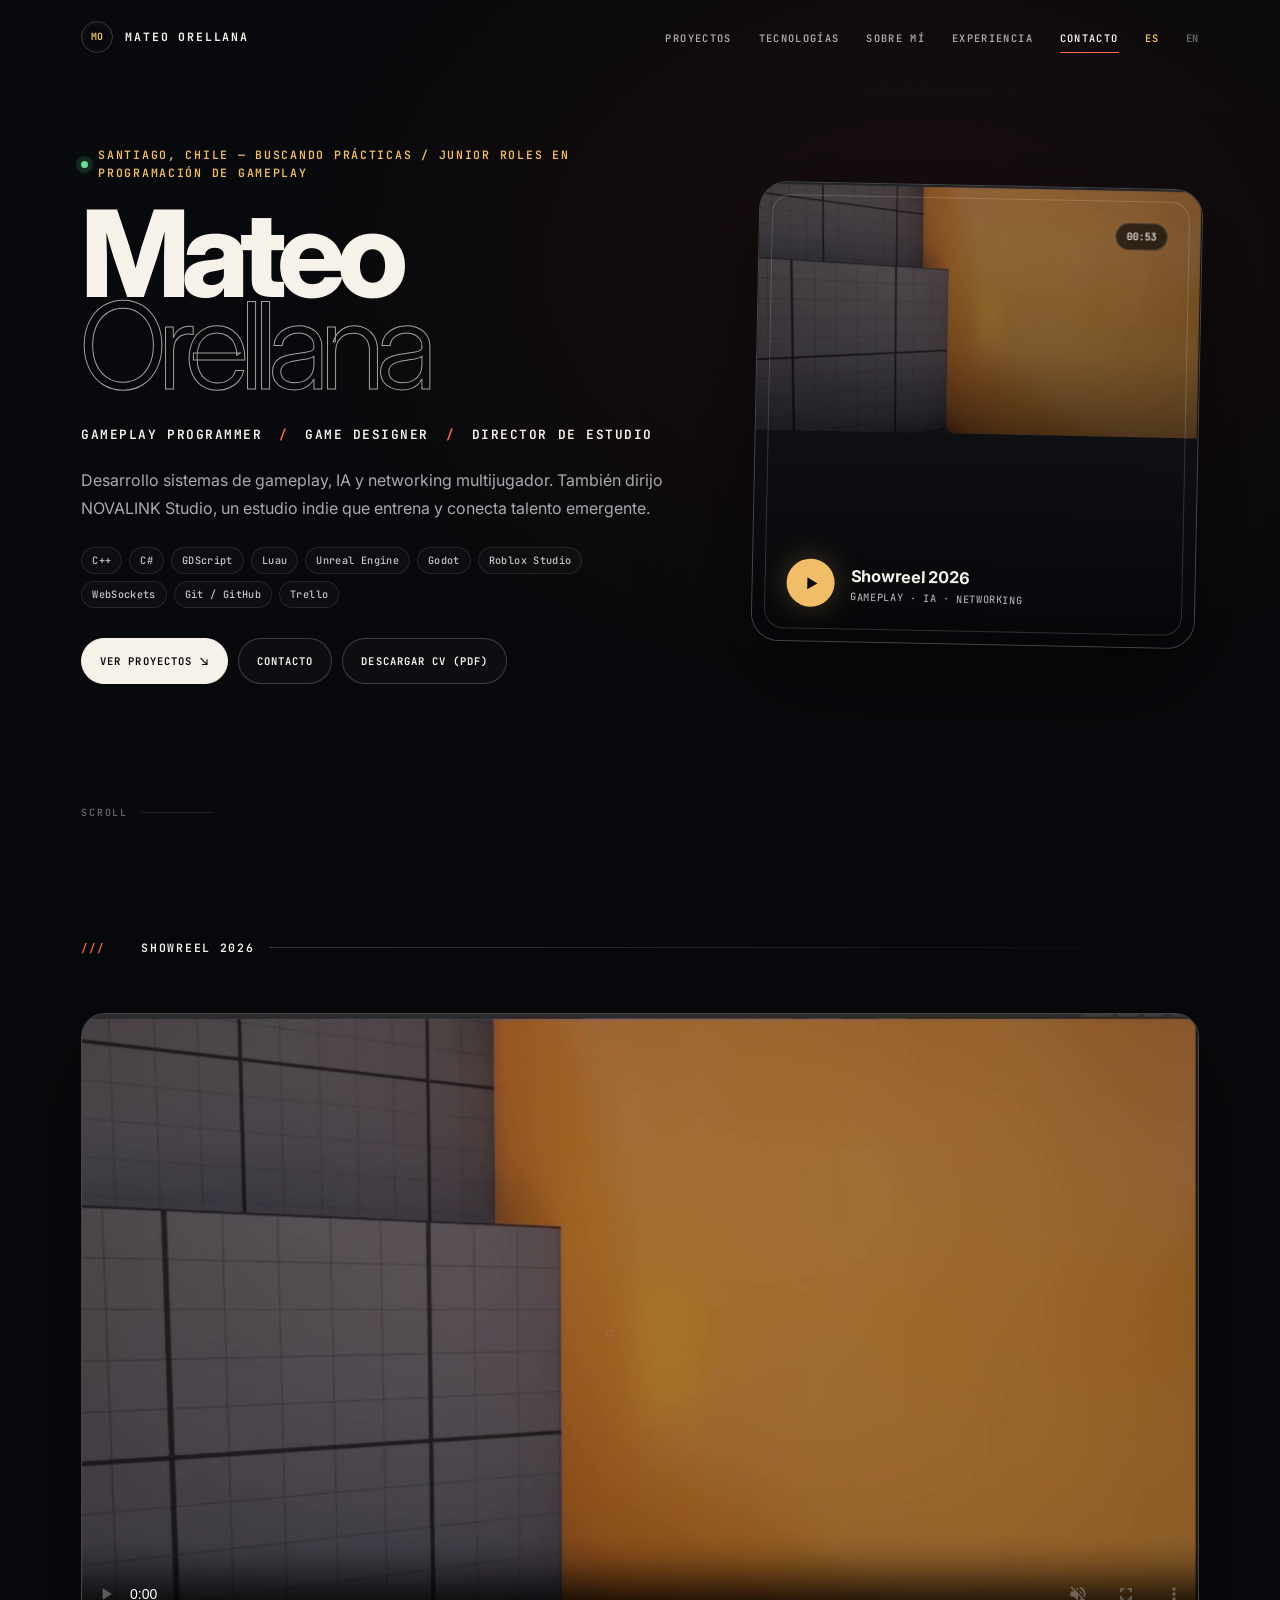
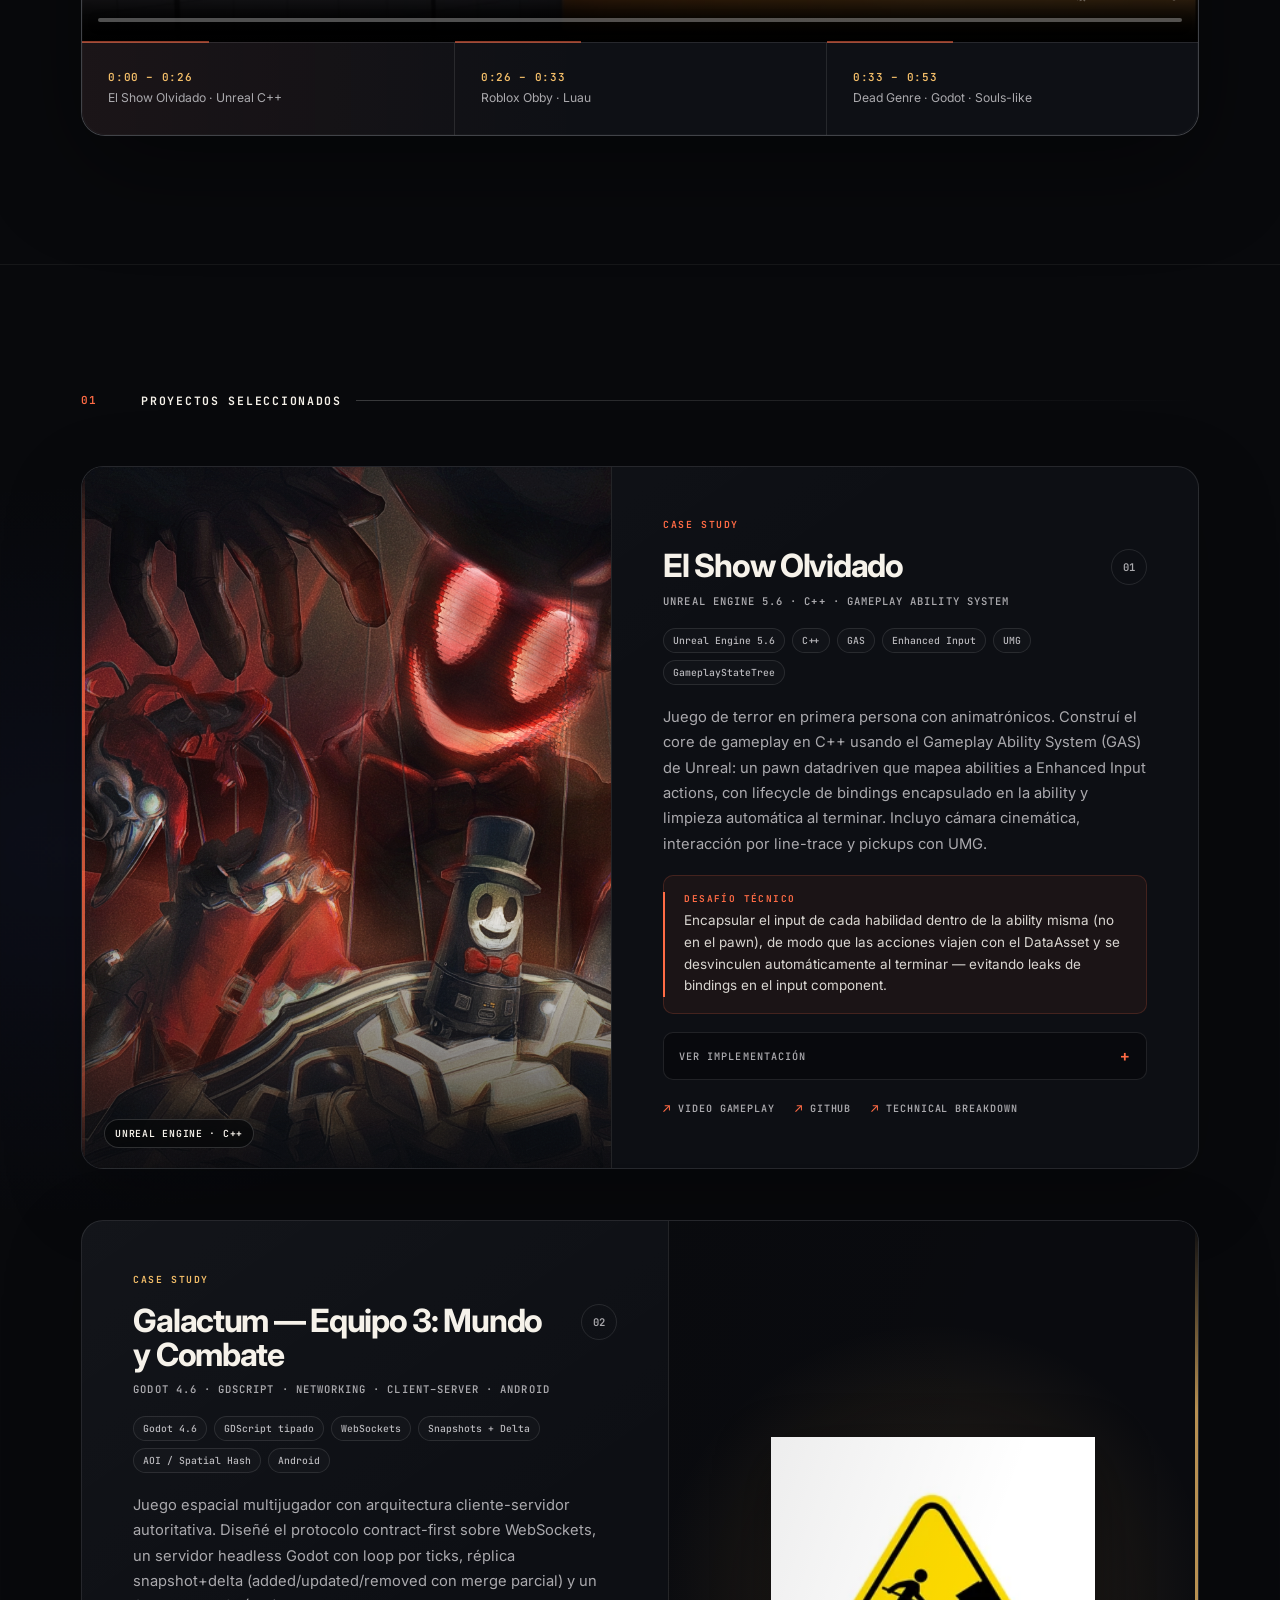
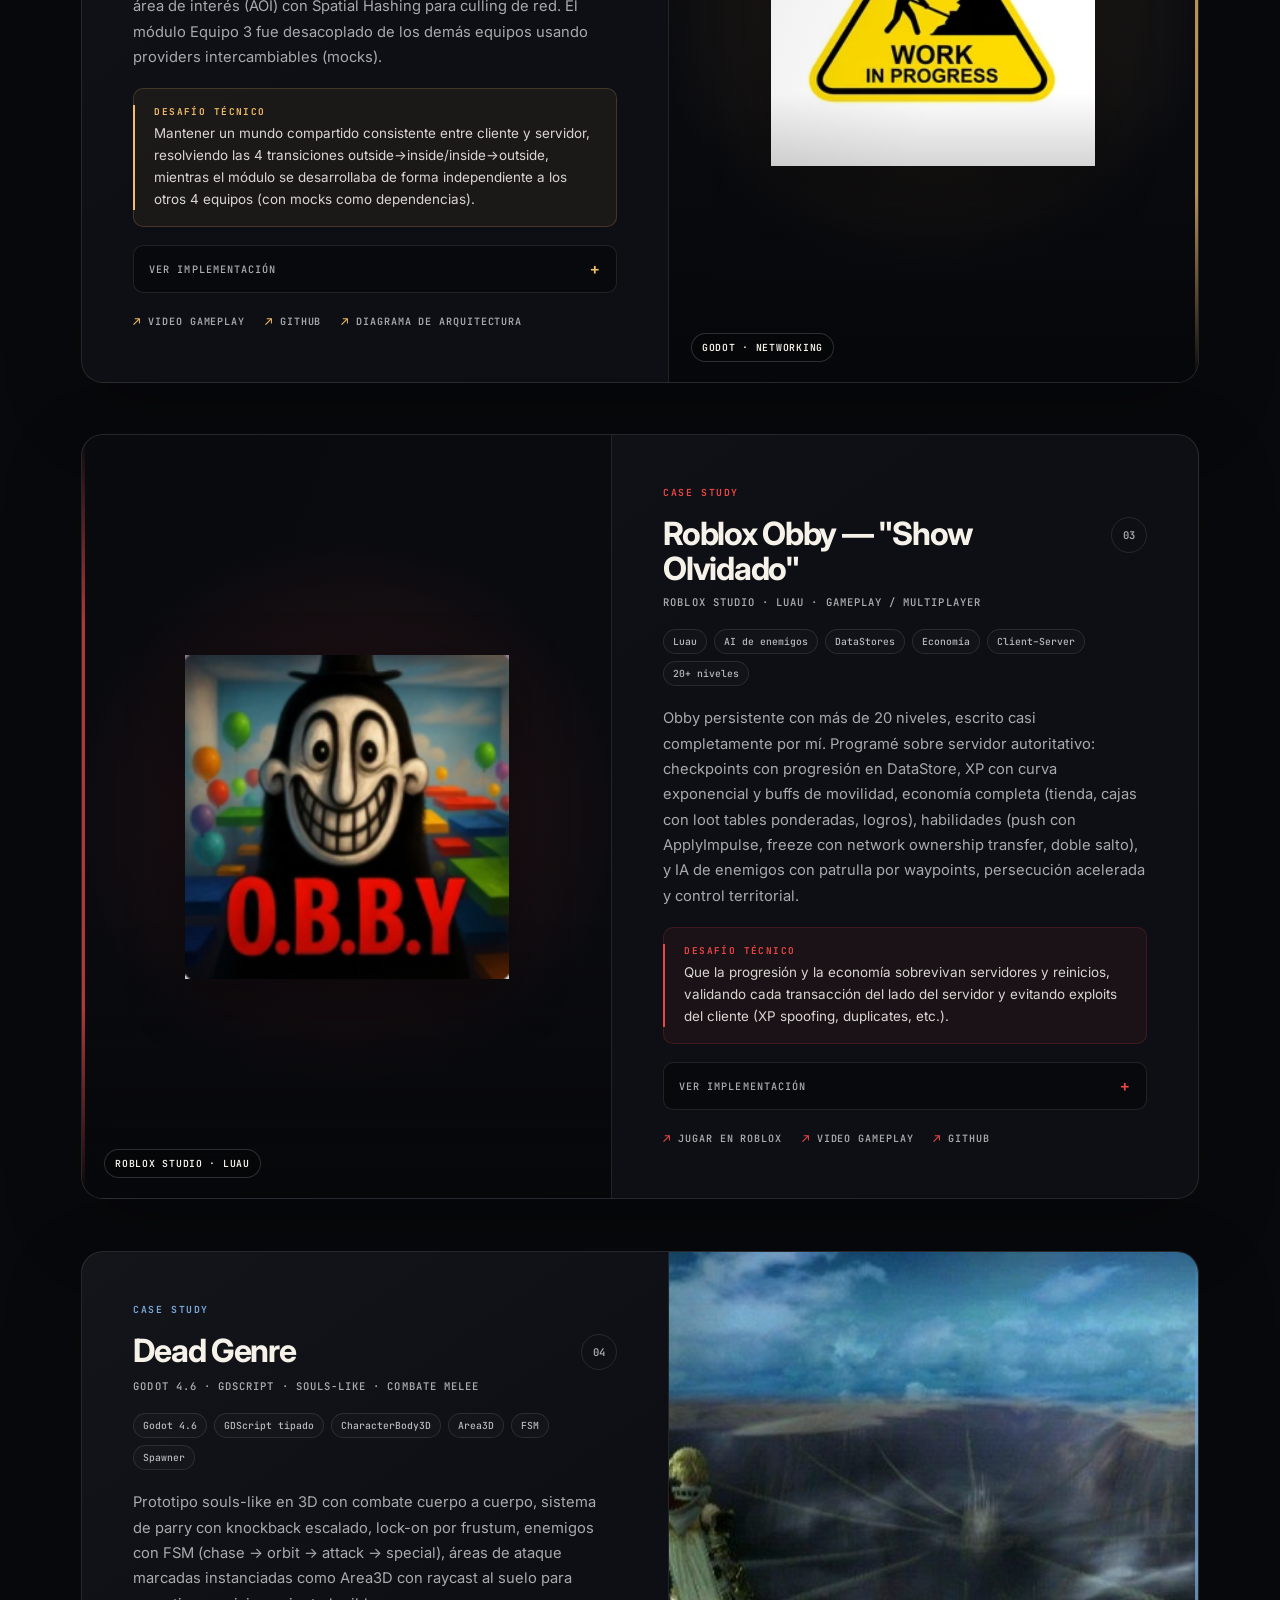
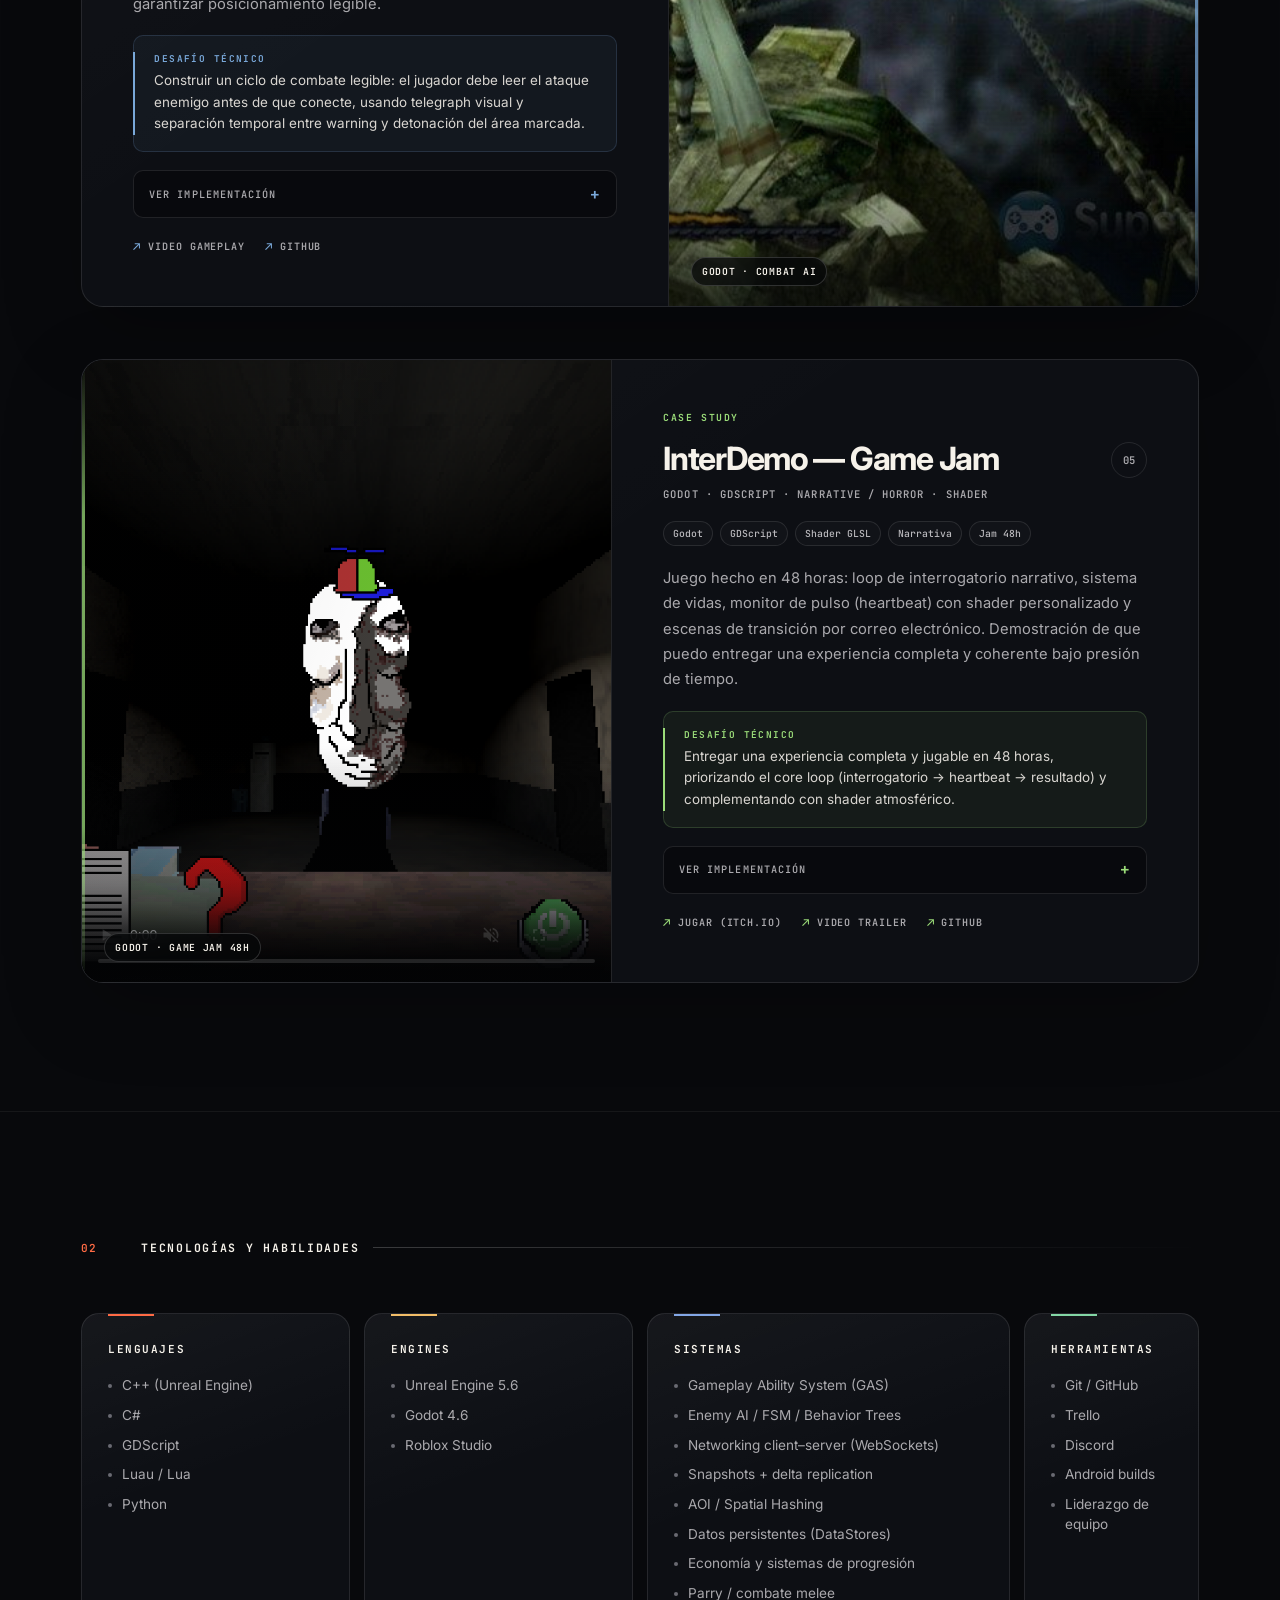
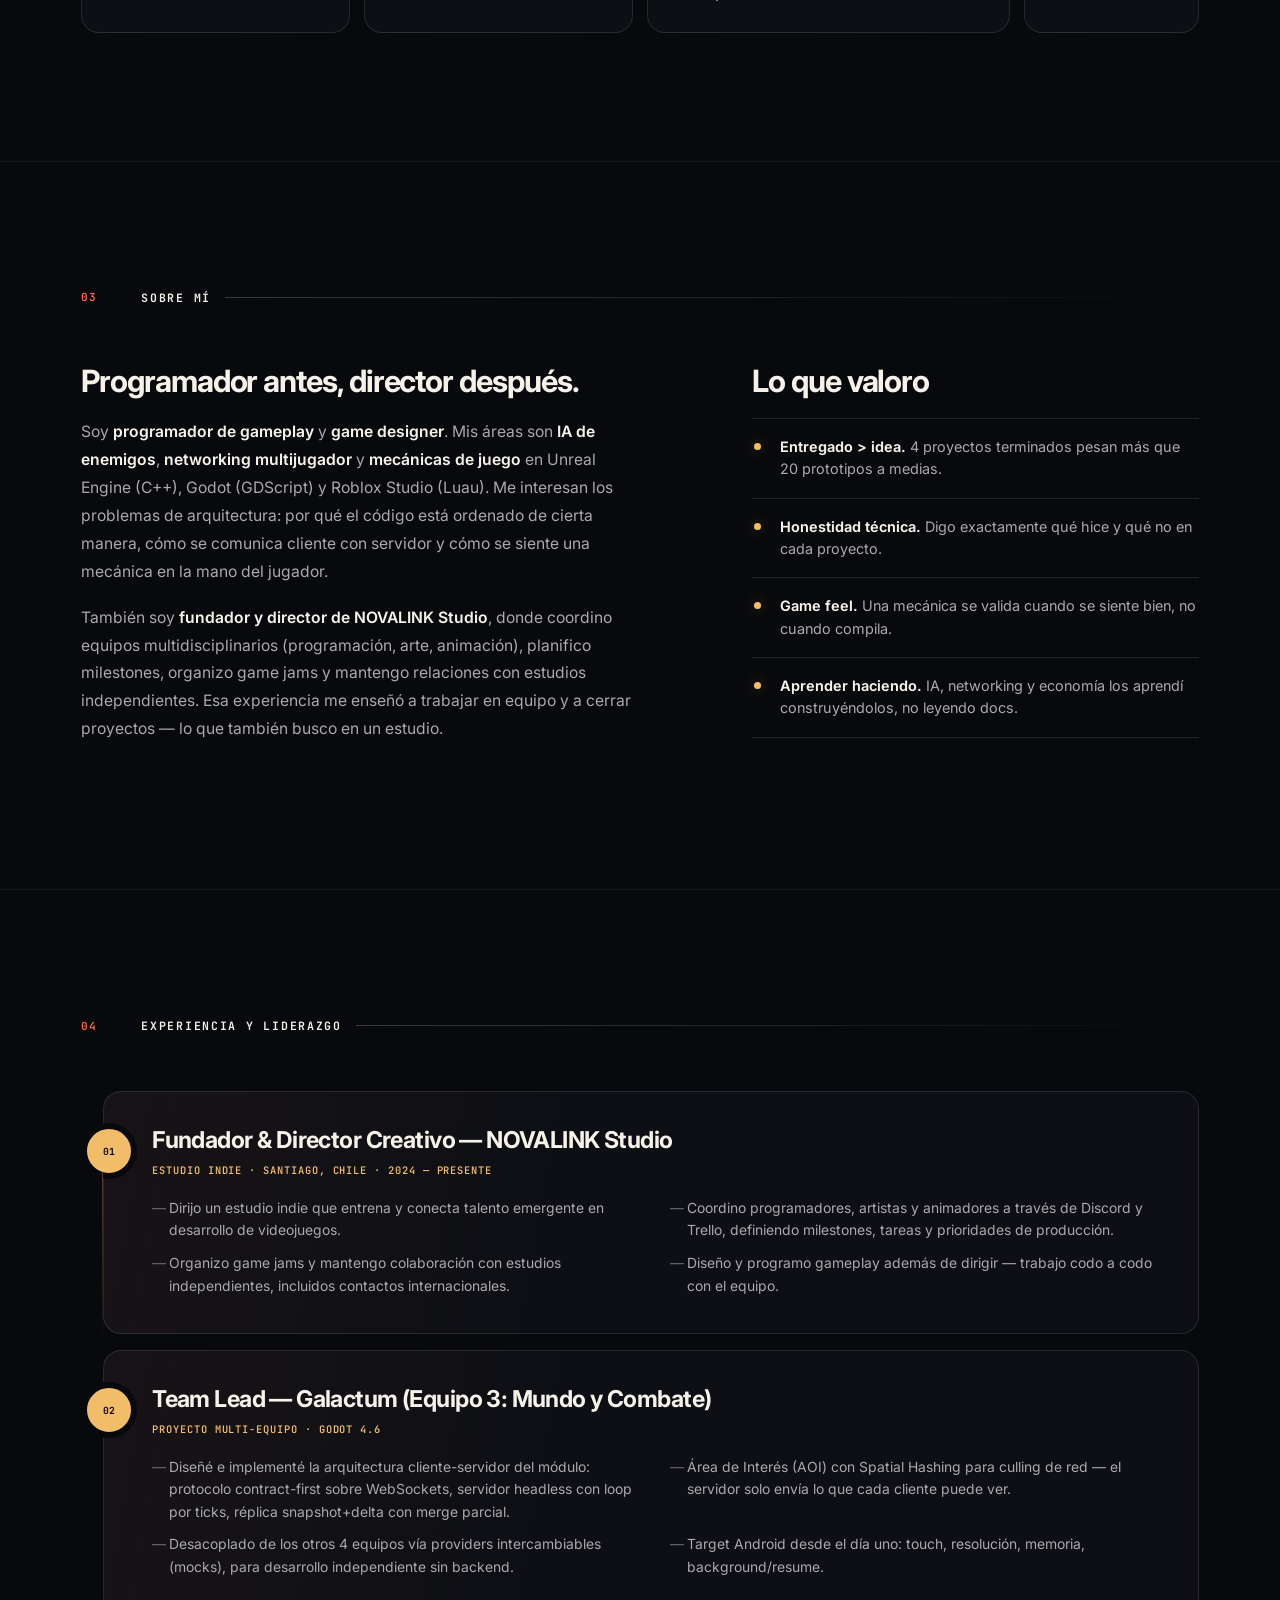
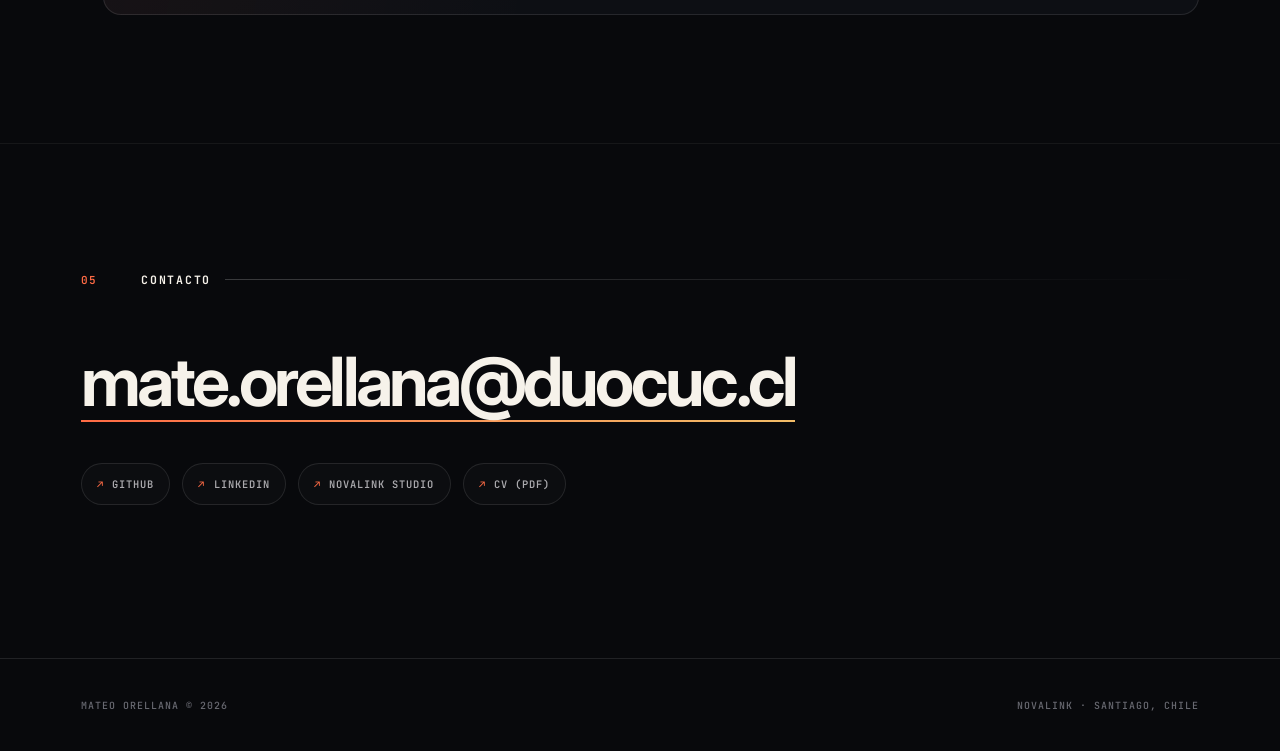
==== commit 86804719: "Refresh portfolio visual design" ====
--- a/index.html
+++ b/index.html
@@ -8,7 +8,8 @@
 <meta property="og:title" content="Mateo Orellana — Gameplay Programmer" />
 <meta property="og:description" content="Gameplay Programmer & Game Designer. IA, networking y sistemas de juego en Unreal, Godot y Roblox." />
 <meta property="og:type" content="website" />
-<link rel="stylesheet" href="css/style.css" />
+<meta name="theme-color" content="#090a0d" />
+<link rel="stylesheet" href="css/style.css?v=2" />
 <link rel="preconnect" href="https://fonts.googleapis.com" />
 <link href="https://fonts.googleapis.com/css2?family=Inter:wght@300;400;500;600;700;800&family=JetBrains+Mono:wght@400;500&display=swap" rel="stylesheet" />
 </head>
@@ -16,11 +17,13 @@
 
 <div class="cosmos"></div>
 <canvas id="stars"></canvas>
+<a class="skip-link" href="#work">Saltar a proyectos</a>
 
 <!-- ======= NAV ======= -->
 <nav class="nav" id="nav">
+  <div class="scroll-progress" id="scroll-progress"></div>
   <div class="inner">
-    <a href="#top" class="brand">Mateo Orellana</a>
+    <a href="#top" class="brand"><span class="brand-mark">MO</span><span>Mateo Orellana</span></a>
     <ul class="links">
       <li><a href="#work" data-i18n="nav_work">Proyectos</a></li>
       <li><a href="#tech" data-i18n="nav_tech">Tecnologías</a></li>
@@ -49,8 +52,17 @@
   <div class="cta-row reveal">
     <a class="btn btn-primary" href="#work" data-i18n="cta_work">Ver proyectos</a>
     <a class="btn" href="#contact" data-i18n="cta_contact">Contacto</a>
-    <a class="btn" href="assets/Mateo_Orellana_CV.pdf" data-i18n="cta_resume">Descargar CV (PDF)</a>
-  </div>
+    <a class="btn" href="assets/Mateo_Orellana_CV.pdf" download data-i18n="cta_resume">Descargar CV (PDF)</a>
+  </div>
+  <a class="hero-feature reveal" href="#showreel" aria-label="Ver showreel 2026">
+    <img src="assets/screenshots/showreel-poster.jpg" alt="Fotograma del showreel de Mateo Orellana" />
+    <span class="hero-feature-shade"></span>
+    <span class="hero-feature-copy">
+      <span class="play-icon" aria-hidden="true">▶</span>
+      <span><b>Showreel 2026</b><small>Gameplay · IA · Networking</small></span>
+    </span>
+    <span class="hero-feature-index">00:53</span>
+  </a>
   <div class="hero-scroll reveal"><span data-i18n="scroll">Scroll</span><div class="line"></div></div>
 </header>
 
@@ -81,7 +93,7 @@
 
       <!-- ============ PROYECTO 01 — EL SHOW OLVIDADO ============ -->
       <article class="project reveal" id="synco">
-        <div class="thumb">
+        <div class="thumb" data-label="Unreal Engine · C++">
           <img src="assets/screenshots/show-olvidado.jpg" alt="El Show Olvidado — gameplay" loading="lazy" />
         </div>
         <div class="body">
@@ -95,6 +107,8 @@
             <div class="q" data-i18n="challenge_q">Desafío técnico</div>
             <p data-i18n="synco_challenge">Encapsular el input de cada habilidad dentro de la ability misma (no en el pawn), de modo que las acciones viajen con el DataAsset y se desvinculen automáticamente al terminar — evitando leaks de bindings en el input component.</p>
           </div>
+          <details class="code-details">
+            <summary><span data-i18n="code_label">Ver implementación</span><span aria-hidden="true">+</span></summary>
           <code class="block"><span class="cmt">// GA_BaseTriggeredInputAction.cpp — ActivateAbility()</span>
 <span class="cmt">// Lookup which UInputAction THIS ability class is mapped to,</span>
 <span class="cmt">// then bind it live within the ability lifecycle.</span>
@@ -113,6 +127,7 @@
     ReleasedHandles.AddUnique(Released.getHandle());
 }
 <span class="cmt">// On EndAbility: every tracked handle is removed — input scoped to ability lifecycle</span></code>
+          </details>
           <div class="links">
             <a href="#">Video gameplay</a>
             <a href="#">GitHub</a>
@@ -123,7 +138,7 @@
 
       <!-- ============ PROYECTO 02 — GALACTUM ============ -->
       <article class="project reveal" id="galactum">
-        <div class="thumb">
+        <div class="thumb" data-label="Godot · Networking">
           <img src="assets/screenshots/galactum.png" alt="Galactum — mundo espacial" loading="lazy" />
         </div>
         <div class="body">
@@ -137,6 +152,8 @@
             <div class="q" data-i18n="challenge_q">Desafío técnico</div>
             <p data-i18n="galactum_challenge">Mantener un mundo compartido consistente entre cliente y servidor, resolviendo las 4 transiciones outside→inside/inside→outside, mientras el módulo se desarrollaba de forma independiente a los otros 4 equipos (con mocks como dependencias).</p>
           </div>
+          <details class="code-details">
+            <summary><span data-i18n="code_label">Ver implementación</span><span aria-hidden="true">+</span></summary>
           <code class="block"><span class="cmt"># sss_connection.gd — detect desync via monotonic seq continuity</span>
 <span class="kw">func</span> _validate_sequence(message: Dictionary) -> bool:
     <span class="kw">var</span> incoming_seq := int(message.get(<span class="str">"seq"</span>, -1))
@@ -149,6 +166,7 @@
         <span class="kw">return</span> false  <span class="cmt"># gap real → desync_detected.emit() → request_full_snapshot()</span>
     _next_expected_seq = incoming_seq + 1
     <span class="kw">return</span> true</code>
+          </details>
           <div class="links">
             <a href="#">Video gameplay</a>
             <a href="#">GitHub</a>
@@ -159,7 +177,7 @@
 
       <!-- ============ PROYECTO 03 — ROBLOX OBBY ============ -->
       <article class="project reveal" id="roblox">
-        <div class="thumb">
+        <div class="thumb" data-label="Roblox Studio · Luau">
           <img src="assets/screenshots/roblox.png" alt="Roblox Obby Show Olvidado — gameplay" loading="lazy" />
         </div>
         <div class="body">
@@ -173,6 +191,8 @@
             <div class="q" data-i18n="challenge_q">Desafío técnico</div>
             <p data-i18n="roblox_challenge">Que la progresión y la economía sobrevivan servidores y reinicios, validando cada transacción del lado del servidor y evitando exploits del cliente (XP spoofing, duplicates, etc.).</p>
           </div>
+          <details class="code-details">
+            <summary><span data-i18n="code_label">Ver implementación</span><span aria-hidden="true">+</span></summary>
           <code class="block"><span class="cmt">-- Ability: Push con física realista</span>
 <span class="kw">local</span> mass = otherRoot.AssemblyMass <span class="kw">or</span> otherRoot:GetMass()
 <span class="kw">local</span> impulse = dir * mass * strength
@@ -191,6 +211,7 @@
 <span class="kw">if</span> inv.Coins &lt; effectivePrice <span class="kw">then return</span> <span class="kw">end</span>
 inv.Coins -= effectivePrice
 inv.OwnedItems[itemId] = <span class="kw">true</span></code>
+          </details>
           <div class="links">
             <a href="#">Jugar en Roblox</a>
             <a href="#">Video gameplay</a>
@@ -201,7 +222,7 @@
 
       <!-- ============ PROYECTO 04 — DEAD GENRE ============ -->
       <article class="project reveal" id="dead-genre">
-        <div class="thumb">
+        <div class="thumb" data-label="Godot · Combat AI">
           <img src="assets/screenshots/dead-genre.jpg" alt="Dead Genre — Pandora's Tower" loading="lazy" />
         </div>
         <div class="body">
@@ -215,6 +236,8 @@
             <div class="q" data-i18n="challenge_q">Desafío técnico</div>
             <p data-i18n="deadgenre_challenge">Construir un ciclo de combate legible: el jugador debe leer el ataque enemigo antes de que conecte, usando telegraph visual y separación temporal entre warning y detonación del área marcada.</p>
           </div>
+          <details class="code-details">
+            <summary><span data-i18n="code_label">Ver implementación</span><span aria-hidden="true">+</span></summary>
           <code class="block"><span class="cmt"># Enemy.gd — coordinación descentralizada del grupo</span>
 <span class="cmt"># Rotación determinista "only one attacker" por time-slot.</span>
 <span class="cmt"># Sin manager node — el atacante rota entre combatientes</span>
@@ -229,6 +252,7 @@
     <span class="kw">var</span> time_slot: int = int(Time.get_ticks_msec() / switch_ms)
     <span class="kw">var</span> attacker_index: int = time_slot % combat_enemies.size()
     <span class="kw">return</span> combat_enemies[attacker_index] == self</code>
+          </details>
           <div class="links">
             <a href="#">Video gameplay</a>
             <a href="#">GitHub</a>
@@ -238,7 +262,7 @@
 
       <!-- ============ PROYECTO 05 — INTERDEMO GAME JAM ============ -->
       <article class="project reveal" id="gamejam">
-        <div class="thumb">
+        <div class="thumb" data-label="Godot · Game Jam 48h">
           <video muted playsinline controls preload="metadata" class="thumb-video" poster="assets/screenshots/gamejam.jpg">
             <source src="assets/videos/interdemo-trailer.mp4" type="video/mp4" />
           </video>
@@ -254,6 +278,8 @@
             <div class="q" data-i18n="challenge_q">Desafío técnico</div>
             <p data-i18n="gamejam_challenge">Entregar una experiencia completa y jugable en 48 horas, priorizando el core loop (interrogatorio → heartbeat → resultado) y complementando con shader atmosférico.</p>
           </div>
+          <details class="code-details">
+            <summary><span data-i18n="code_label">Ver implementación</span><span aria-hidden="true">+</span></summary>
           <code class="block"><span class="cmt">// interrogatorio.gdshader — distorsión atmosférica</span>
 shader_type spatial;
 uniform float intensity : hint_range(0.0, 1.0) = 0.0;
@@ -266,6 +292,7 @@
     uv += (uv - vec2(0.5)) * dist * intensity * 0.15;
     ALBEDO = texture(screen_texture, uv).rgb;
 }</code>
+          </details>
           <div class="links">
             <a href="#">Jugar (itch.io)</a>
             <a href="#">Video trailer</a>
@@ -366,7 +393,7 @@
       <a href="https://github.com/Drfiter" target="_blank" rel="noopener">GitHub</a>
       <a href="https://www.linkedin.com/in/mateo-daniel-orellana-villegas-586290270/" target="_blank" rel="noopener">LinkedIn</a>
       <a href="https://www.linkedin.com/company/novalink-studio/" target="_blank" rel="noopener">NOVALINK Studio</a>
-      <a href="assets/Mateo_Orellana_CV.pdf" data-i18n="link_resume">CV (PDF)</a>
+      <a href="assets/Mateo_Orellana_CV.pdf" download data-i18n="link_resume">CV (PDF)</a>
     </div>
   </div>
 </section>
@@ -380,6 +407,6 @@
   </div>
 </footer>
 
-<script src="js/main.js"></script>
+<script src="js/main.js?v=2"></script>
 </body>
-</html>+</html>
--- a/css/style.css
+++ b/css/style.css
@@ -1,447 +1,110 @@
-/* ============================================================
-   MATEO ORELLANA — Portfolio
-   Theme: cosmic B&W, cinematic, editorial minimalism
-   ============================================================ */
+/* Mateo Orellana — cinematic portfolio system */
+:root {
+  --bg:#08090c; --bg-soft:#0e1015; --panel:#12141a; --card:#0d0f14;
+  --fg:#f6f2ea; --muted:#aaa9ad; --dim:#696a72;
+  --line:rgba(255,255,255,.1); --line-strong:rgba(255,255,255,.2);
+  --accent:#ff6b45; --accent-soft:rgba(255,107,69,.14); --accent-2:#f2bd68;
+  --mono:"JetBrains Mono",ui-monospace,SFMono-Regular,Consolas,monospace;
+  --sans:"Inter",system-ui,-apple-system,BlinkMacSystemFont,"Segoe UI",sans-serif;
+  --maxw:1220px; --gutter:clamp(20px,4vw,56px); --radius:18px; --nav-h:74px;
+}
+*{box-sizing:border-box;margin:0;padding:0}
+html{scroll-behavior:smooth;scroll-padding-top:calc(var(--nav-h) + 24px);background:var(--bg)}
+body{min-width:320px;overflow-x:hidden;color:var(--fg);background:radial-gradient(900px 640px at 72% 3%,rgba(255,86,51,.075),transparent 70%),radial-gradient(760px 520px at 5% 28%,rgba(92,110,255,.055),transparent 72%),var(--bg);font:16px/1.55 var(--sans);-webkit-font-smoothing:antialiased}
+body::before{content:"";position:fixed;inset:0;z-index:-2;pointer-events:none;opacity:.2;background-image:linear-gradient(rgba(255,255,255,.017) 1px,transparent 1px),linear-gradient(90deg,rgba(255,255,255,.017) 1px,transparent 1px);background-size:64px 64px;mask-image:linear-gradient(to bottom,#000,transparent 70%)}
+::selection{color:#0b0b0d;background:var(--accent-2)}
+a,button,summary{-webkit-tap-highlight-color:transparent}
+a:focus-visible,summary:focus-visible{outline:2px solid var(--accent-2);outline-offset:4px}
+.container{width:min(100%,var(--maxw));margin-inline:auto;padding-inline:var(--gutter)}
+.mono{font-family:var(--mono)}
+.skip-link{position:fixed;top:12px;left:12px;z-index:200;padding:10px 14px;color:#08090c;background:var(--accent-2);border-radius:6px;font:700 .75rem var(--mono);text-decoration:none;transform:translateY(-180%);transition:transform .2s}
+.skip-link:focus{transform:translateY(0)}
+.cosmos{position:fixed;inset:0;z-index:-3;pointer-events:none;background:radial-gradient(circle at 82% 20%,rgba(255,107,69,.08),transparent 24%),radial-gradient(circle at 16% 78%,rgba(115,128,255,.055),transparent 28%)}
+#stars{position:fixed;inset:0;width:100%;height:100%;z-index:-1;opacity:.55;pointer-events:none}
 
-:root {
-  --bg: #050608;
-  --bg-soft: #0a0c10;
-  --panel: #0e1116;
-  --card: #10141a;
-  --line: rgba(255, 255, 255, 0.08);
-  --line-strong: rgba(255, 255, 255, 0.16);
-  --fg: #eceded;
-  --muted: #9aa3ad;
-  --dim: #5d6570;
-  --white: #ffffff;
-  --accent: #ffffff;
+/* Navigation */
+.nav{position:fixed;inset:0 0 auto;z-index:100;height:var(--nav-h);border-bottom:1px solid transparent;transition:background .28s,border-color .28s}
+.nav.scrolled{background:rgba(8,9,12,.86);border-color:var(--line);backdrop-filter:blur(20px) saturate(135%)}
+.scroll-progress{position:absolute;left:0;bottom:-1px;width:100%;height:2px;background:linear-gradient(90deg,var(--accent),var(--accent-2));transform:scaleX(0);transform-origin:left;will-change:transform}
+.nav .inner{width:min(100%,var(--maxw));height:100%;margin-inline:auto;padding-inline:var(--gutter);display:flex;align-items:center;justify-content:space-between;gap:30px}
+.brand{display:inline-flex;align-items:center;gap:12px;flex:0 0 auto;color:var(--fg);font:700 .72rem var(--mono);letter-spacing:.16em;text-transform:uppercase;text-decoration:none}
+.brand-mark{width:32px;height:32px;display:grid;place-items:center;border:1px solid var(--line-strong);border-radius:50%;color:var(--accent-2);font-size:.62rem;letter-spacing:.04em;box-shadow:inset 0 0 0 4px rgba(255,255,255,.02)}
+.nav .links{display:flex;align-items:center;gap:clamp(14px,2.1vw,30px);list-style:none}
+.nav .links a{position:relative;color:var(--muted);font:600 .65rem var(--mono);letter-spacing:.13em;text-transform:uppercase;text-decoration:none;white-space:nowrap;transition:color .2s}
+.nav .links a::after{content:"";position:absolute;left:0;right:100%;bottom:-8px;height:1px;background:var(--accent);transition:right .22s}
+.nav .links a:hover,.nav .links a.current{color:var(--fg)}
+.nav .links a:hover::after,.nav .links a.current::after{right:0}
+.nav .links .lang{color:var(--dim);letter-spacing:.06em}.nav .links .lang.active{color:var(--accent-2)}.nav .links .lang::after{display:none}
 
-  --mono: "SF Mono", "Cascadia Code", "JetBrains Mono", Consolas, monospace;
-  --sans: "Inter", "SF Pro Display", system-ui, -apple-system, sans-serif;
-  --serif: "Georgia", "Times New Roman", serif;
+/* Hero */
+.hero{min-height:min(940px,100svh);padding-top:calc(var(--nav-h) + clamp(58px,8vh,108px));padding-bottom:clamp(72px,9vh,112px);display:grid;grid-template-columns:minmax(0,1.08fr) minmax(330px,.82fr);grid-template-rows:auto auto auto auto auto auto 1fr;align-content:center;column-gap:clamp(54px,7vw,112px);position:relative}
+.hero>:not(.hero-feature){grid-column:1}
+.hero .context{display:inline-flex;align-items:center;gap:10px;color:var(--accent-2);font:600 clamp(.62rem,.9vw,.72rem) var(--mono);letter-spacing:.15em;line-height:1.6;text-transform:uppercase;margin-bottom:24px}
+.hero .context::before{content:"";width:7px;height:7px;flex:0 0 auto;background:#66df9d;border-radius:50%;box-shadow:0 0 0 5px rgba(102,223,157,.12),0 0 16px rgba(102,223,157,.45)}
+.hero h1{max-width:760px;font-size:clamp(4.7rem,9.4vw,9.2rem);font-weight:780;line-height:.77;letter-spacing:-.075em;text-wrap:balance}
+.hero h1 .thin{display:inline-block;color:transparent;font-weight:320;-webkit-text-stroke:1px rgba(246,242,234,.66);transform:translateX(-.015em)}
+.hero .role{margin-top:32px;color:var(--fg);font:650 clamp(.7rem,1vw,.86rem) var(--mono);letter-spacing:.12em;line-height:1.7;text-transform:uppercase}
+.hero .sep{color:var(--accent);margin-inline:.55em}
+.hero .tagline{max-width:650px;margin-top:20px;color:var(--muted);font-size:clamp(1rem,1.25vw,1.15rem);line-height:1.75}
+.tech-strip{display:flex;flex-wrap:wrap;gap:7px;margin-top:25px}
+.tech-strip span{padding:6px 10px;color:#c5c4c7;background:rgba(255,255,255,.025);border:1px solid var(--line);border-radius:999px;font:500 .64rem var(--mono);letter-spacing:.035em}
+.cta-row{display:flex;flex-wrap:wrap;gap:10px;margin-top:30px}
+.btn{min-height:46px;padding:0 18px;display:inline-flex;align-items:center;justify-content:center;gap:8px;color:var(--fg);background:rgba(255,255,255,.025);border:1px solid var(--line-strong);border-radius:999px;font:650 .66rem var(--mono);letter-spacing:.1em;text-transform:uppercase;text-decoration:none;transition:transform .2s,color .2s,border-color .2s,background .2s}
+.btn:hover{transform:translateY(-2px);border-color:rgba(255,255,255,.38);background:rgba(255,255,255,.055)}
+.btn-primary{color:#0a0a0c;background:var(--fg);border-color:var(--fg)}.btn-primary::after{content:"↘";font-size:.85rem}.btn-primary:hover{color:#0a0a0c;background:var(--accent-2);border-color:var(--accent-2)}
+.hero-feature{grid-column:2;grid-row:1/7;align-self:center;position:relative;display:block;min-height:460px;overflow:hidden;border:1px solid var(--line-strong);border-radius:28px;color:var(--fg);text-decoration:none;background:#15171c;box-shadow:0 32px 100px rgba(0,0,0,.52);transform:rotate(1.15deg);transition:transform .35s cubic-bezier(.2,.8,.2,1),border-color .25s}
+.hero-feature:hover{transform:rotate(0) translateY(-6px);border-color:rgba(255,107,69,.6)}
+.hero-feature::before{content:"";position:absolute;inset:12px;z-index:2;border:1px solid rgba(255,255,255,.16);border-radius:19px;pointer-events:none}
+.hero-feature img{width:100%;height:100%;display:block;object-fit:cover;filter:saturate(.85) contrast(1.06);transition:transform .7s,filter .5s}.hero-feature:hover img{transform:scale(1.035);filter:saturate(1.05) contrast(1.06)}
+.hero-feature-shade{position:absolute;inset:0;background:linear-gradient(to top,rgba(5,6,8,.98),rgba(5,6,8,.18) 64%,rgba(5,6,8,.06))}
+.hero-feature-copy{position:absolute;left:34px;right:34px;bottom:34px;z-index:3;display:flex;align-items:center;gap:16px}.hero-feature-copy>span:last-child{display:grid;gap:2px}.hero-feature-copy b{font-size:1.02rem;letter-spacing:-.015em}.hero-feature-copy small{color:var(--muted);font:500 .64rem var(--mono);letter-spacing:.06em;text-transform:uppercase}
+.play-icon{width:48px;height:48px;display:grid;place-items:center;flex:0 0 auto;color:#090a0d;background:var(--accent-2);border-radius:50%;font-size:.82rem;padding-left:3px;box-shadow:0 0 32px rgba(242,189,104,.26)}
+.hero-feature-index{position:absolute;top:34px;right:34px;z-index:3;padding:6px 10px;color:var(--fg);background:rgba(5,6,8,.66);border:1px solid var(--line);border-radius:999px;backdrop-filter:blur(8px);font:500 .64rem var(--mono)}
+.hero-scroll{align-self:end;display:flex;align-items:center;gap:13px;margin-top:45px;color:var(--dim);font:500 .62rem var(--mono);letter-spacing:.18em;text-transform:uppercase}
+.hero-scroll .line{position:relative;width:72px;height:1px;overflow:hidden;background:var(--line)}.hero-scroll .line::after{content:"";position:absolute;inset:0;background:var(--accent);transform:translateX(-100%);animation:scan 2.4s ease-in-out infinite}
+@keyframes scan{0%{transform:translateX(-100%)}48%,52%{transform:translateX(0)}100%{transform:translateX(100%)}}
 
-  --radius: 3px;
-  --maxw: 1180px;
-  --gutter: clamp(24px, 6vw, 72px);
-}
+/* Sections and showreel */
+section.block{position:relative;padding:clamp(86px,10vw,132px) 0}section.block+section.block{border-top:1px solid rgba(255,255,255,.055)}
+.section-label{display:grid;grid-template-columns:46px auto 1fr;align-items:center;gap:14px;margin-bottom:clamp(34px,5vw,58px)}.section-label::after{content:"";height:1px;background:linear-gradient(90deg,var(--line-strong),transparent)}.section-label .num{color:var(--accent);font:600 .69rem var(--mono);letter-spacing:.1em}.section-label .label{color:var(--fg);font:650 .72rem var(--mono);letter-spacing:.15em;text-transform:uppercase}
+#showreel{padding-top:40px}.reel-wrap{position:relative;overflow:hidden;background:var(--panel);border:1px solid var(--line-strong);border-radius:24px;box-shadow:0 30px 100px rgba(0,0,0,.42)}.reel-wrap::before{content:"";position:absolute;inset:0;z-index:2;pointer-events:none;border-radius:inherit;box-shadow:inset 0 0 0 1px rgba(255,255,255,.025)}
+.reel-frame{position:relative;aspect-ratio:16/9;overflow:hidden;background:#000}.reel-frame video{width:100%;height:100%;display:block;object-fit:cover;background:#000}
+.reel-timeline{display:grid;grid-template-columns:repeat(3,1fr);background:linear-gradient(90deg,rgba(255,107,69,.055),transparent 45%),var(--bg-soft);border-top:1px solid var(--line)}.reel-timeline .seg{position:relative;min-height:92px;padding:24px 26px;display:grid;align-content:center;gap:5px}.reel-timeline .seg+.seg{border-left:1px solid var(--line)}.reel-timeline .seg::before{content:"";position:absolute;top:-2px;left:0;width:34%;height:2px;background:var(--accent);opacity:.55}.reel-timeline .t{color:var(--accent-2);font:600 .69rem var(--mono);letter-spacing:.06em}.reel-timeline .d{color:var(--muted);font-size:.76rem}
 
-* { margin: 0; padding: 0; box-sizing: border-box; }
+/* Project case studies */
+.projects{display:flex;flex-direction:column;gap:clamp(28px,4vw,54px)}
+.project{--project-accent:var(--accent);position:relative;display:grid;grid-template-columns:minmax(0,.95fr) minmax(0,1.05fr);min-height:530px;overflow:hidden;background:linear-gradient(145deg,rgba(255,255,255,.025),transparent 42%),var(--card);border:1px solid var(--line);border-radius:22px;box-shadow:0 24px 80px rgba(0,0,0,.22);transition:border-color .3s,transform .35s cubic-bezier(.2,.8,.2,1),box-shadow .35s}
+.project:hover{transform:translateY(-5px);border-color:color-mix(in srgb,var(--project-accent),transparent 48%);box-shadow:0 30px 90px rgba(0,0,0,.34)}
+.project::before{content:"";position:absolute;inset:0 auto 0 0;z-index:4;width:3px;background:linear-gradient(to bottom,transparent,var(--project-accent) 25%,var(--project-accent) 75%,transparent);opacity:.75}
+#galactum{--project-accent:#f2bd68}#roblox{--project-accent:#ec4545}#dead-genre{--project-accent:#79a8d9}#gamejam{--project-accent:#9bdc79}
+.project:nth-child(even){grid-template-columns:minmax(0,1.05fr) minmax(0,.95fr)}.project:nth-child(even) .thumb{order:2;border-right:0;border-left:1px solid var(--line)}.project:nth-child(even) .body{order:1}.project:nth-child(even)::before{left:auto;right:0}
+.project .thumb{position:relative;min-width:0;min-height:530px;overflow:hidden;background:radial-gradient(circle at center,color-mix(in srgb,var(--project-accent),transparent 83%),transparent 60%),#0a0b0f;border-right:1px solid var(--line)}
+.project .thumb::before{content:"";position:absolute;inset:0;z-index:1;pointer-events:none;background:linear-gradient(to top,rgba(4,5,7,.66),transparent 38%),linear-gradient(110deg,rgba(4,5,7,.12),transparent 55%)}
+.project .thumb::after{content:attr(data-label);position:absolute;left:22px;bottom:20px;z-index:2;padding:7px 10px;color:var(--fg);background:rgba(6,7,9,.72);border:1px solid rgba(255,255,255,.16);border-radius:999px;backdrop-filter:blur(10px);font:600 .61rem var(--mono);letter-spacing:.075em;text-transform:uppercase}
+.project .thumb img,.project .thumb video{width:100%;height:100%;display:block;object-fit:cover;transition:transform .8s cubic-bezier(.2,.8,.2,1),filter .4s}.project:hover .thumb img{transform:scale(1.035)}.project .thumb video{background:#000}
+#synco .thumb img{object-position:64% center}#galactum .thumb img,#roblox .thumb img{object-fit:contain;padding:clamp(52px,8vw,104px);filter:drop-shadow(0 18px 28px rgba(0,0,0,.38))}#galactum:hover .thumb img,#roblox:hover .thumb img{transform:scale(1.06)}#dead-genre .thumb img{object-position:54% center}
+.project .body{min-width:0;padding:clamp(30px,4vw,52px);display:flex;flex-direction:column}.project .body::before{content:"Case study";margin-bottom:18px;color:var(--project-accent);font:650 .61rem var(--mono);letter-spacing:.16em;text-transform:uppercase}
+.project .head{display:flex;align-items:flex-start;justify-content:space-between;gap:20px;margin-bottom:8px}.project .head .num{width:36px;height:36px;display:grid;place-items:center;flex:0 0 auto;color:var(--muted);border:1px solid var(--line);border-radius:50%;font:600 .66rem var(--mono)}.project h3{max-width:600px;font-size:clamp(1.55rem,2.5vw,2.35rem);font-weight:720;line-height:1.08;letter-spacing:-.04em}
+.project .role-line{margin-bottom:18px;color:var(--muted);font:570 .66rem/1.65 var(--mono);letter-spacing:.1em;text-transform:uppercase}.project .meta{display:flex;flex-wrap:wrap;gap:7px;margin-bottom:20px}.project .meta span{padding:5px 9px;color:#b9b8bc;background:rgba(255,255,255,.02);border:1px solid var(--line);border-radius:999px;font:500 .61rem var(--mono)}.project p.desc{color:var(--muted);font-size:.92rem;line-height:1.72;margin-bottom:18px}
+.challenge{position:relative;padding:16px 18px 16px 20px;margin-bottom:18px;background:color-mix(in srgb,var(--project-accent),transparent 94%);border:1px solid color-mix(in srgb,var(--project-accent),transparent 82%);border-radius:10px}.challenge::before{content:"";position:absolute;left:-1px;top:16px;bottom:16px;width:2px;background:var(--project-accent)}.challenge .q{margin-bottom:5px;color:var(--project-accent);font:650 .59rem var(--mono);letter-spacing:.15em;text-transform:uppercase}.challenge p{color:#d9d6d1;font-size:.84rem;line-height:1.62}
+.code-details{margin-bottom:18px;border:1px solid var(--line);border-radius:10px;background:#08090d;overflow:hidden}.code-details summary{min-height:46px;padding:0 15px;display:flex;align-items:center;justify-content:space-between;gap:16px;color:var(--muted);cursor:pointer;list-style:none;font:550 .64rem var(--mono);letter-spacing:.1em;text-transform:uppercase;transition:color .2s,background .2s}.code-details summary::-webkit-details-marker{display:none}.code-details summary:hover{color:var(--fg);background:rgba(255,255,255,.025)}.code-details summary span:last-child{color:var(--project-accent);font-size:1rem;transition:transform .25s}.code-details[open] summary{color:var(--fg);border-bottom:1px solid var(--line)}.code-details[open] summary span:last-child{transform:rotate(45deg)}
+code.block{max-height:320px;display:block;overflow:auto;padding:18px 20px 22px;color:#cbd2dc;background:#07080b;font:.72rem/1.65 var(--mono);white-space:pre;scrollbar-color:#343740 #0a0b0e}code.block .cmt{color:#656b76}code.block .kw{color:#f0a67f}code.block .str{color:#b7cf9d}
+.project .links{display:flex;flex-wrap:wrap;gap:10px 20px;margin-top:auto;padding-top:2px}.project .links a{display:inline-flex;align-items:center;gap:7px;color:var(--muted);font:600 .63rem var(--mono);letter-spacing:.09em;text-transform:uppercase;text-decoration:none;transition:color .2s,transform .2s}.project .links a::before{content:"↗";color:var(--project-accent);font-size:.78rem}.project .links a:hover{color:var(--fg);transform:translateY(-1px)}
 
-html { scroll-behavior: smooth; }
+/* Skills, about, experience */
+.tech-grid{display:grid;grid-template-columns:repeat(12,1fr);gap:14px}.tech-col{position:relative;grid-column:span 3;min-height:260px;padding:28px 26px;overflow:hidden;background:linear-gradient(160deg,rgba(255,255,255,.035),transparent 50%),var(--card);border:1px solid var(--line);border-radius:var(--radius)}.tech-col:nth-child(3){grid-column:span 4}.tech-col:nth-child(4){grid-column:span 2}.tech-col::before{content:"";position:absolute;left:26px;top:0;width:46px;height:2px;background:var(--accent)}.tech-col:nth-child(2)::before{background:var(--accent-2)}.tech-col:nth-child(3)::before{background:#83a7e6}.tech-col:nth-child(4)::before{background:#83d6a5}.tech-col h4{margin-bottom:20px;color:var(--fg);font:650 .69rem var(--mono);letter-spacing:.14em;text-transform:uppercase}.tech-col ul{display:flex;flex-direction:column;gap:10px;list-style:none}.tech-col li{display:flex;align-items:baseline;gap:10px;color:var(--muted);font-size:.85rem;line-height:1.45}.tech-col li::before{content:"";width:4px;height:4px;flex:0 0 auto;border-radius:50%;background:var(--dim);transform:translateY(-2px)}
+#about{overflow:hidden}#about::before{content:"MO";position:absolute;right:-.04em;top:48%;z-index:-1;color:rgba(255,255,255,.018);font-size:min(32vw,430px);font-weight:800;line-height:1;letter-spacing:-.1em;transform:translateY(-50%)}
+.about-grid{display:grid;grid-template-columns:minmax(0,1.12fr) minmax(300px,.88fr);gap:clamp(46px,8vw,110px);align-items:start}.about-grid h3{margin-bottom:20px;font-size:clamp(1.4rem,2.4vw,2.15rem);font-weight:700;line-height:1.15;letter-spacing:-.035em}.about-grid p{max-width:690px;margin-bottom:18px;color:var(--muted);font-size:.98rem;line-height:1.78}.about-grid p strong{color:var(--fg);font-weight:620}.about-grid ul{display:flex;flex-direction:column;list-style:none}.about-grid li{position:relative;padding:17px 0 17px 28px;color:var(--muted);border-bottom:1px solid var(--line);font-size:.9rem;line-height:1.55}.about-grid li:first-child{border-top:1px solid var(--line)}.about-grid li::before{content:"";position:absolute;left:2px;top:24px;width:7px;height:7px;background:var(--accent-2);border-radius:50%;box-shadow:0 0 14px rgba(242,189,104,.34)}.about-grid li b{color:var(--fg);font-weight:650}
+.exp-item{position:relative;margin-left:22px;padding:34px 38px 36px 48px;background:linear-gradient(100deg,rgba(255,107,69,.045),transparent 42%),var(--card);border:1px solid var(--line);border-radius:var(--radius)}.exp-item+.exp-item{margin-top:16px}.exp-item::before{content:attr(data-num);position:absolute;left:-23px;top:31px;width:44px;height:44px;display:grid;place-items:center;color:#0a0b0d;background:var(--accent-2);border:6px solid var(--bg);border-radius:50%;font:700 .61rem var(--mono)}.exp-item::after{content:"";position:absolute;left:-2px;top:52px;bottom:-18px;width:1px;background:linear-gradient(var(--accent-2),transparent);opacity:.36}.exp-item:last-child::after{display:none}.exp-item h3{margin-bottom:7px;font-size:clamp(1.1rem,2vw,1.45rem);line-height:1.25;letter-spacing:-.025em}.exp-item .where{margin-bottom:18px;color:var(--accent-2);font:550 .65rem/1.6 var(--mono);letter-spacing:.09em;text-transform:uppercase}.exp-item ul{display:grid;grid-template-columns:repeat(2,minmax(0,1fr));gap:10px 28px;list-style:none}.exp-item li{position:relative;padding-left:17px;color:var(--muted);font-size:.87rem;line-height:1.62}.exp-item li::before{content:"—";position:absolute;left:0;color:var(--dim)}
 
-body {
-  background: var(--bg);
-  color: var(--fg);
-  font-family: var(--sans);
-  font-size: 16px;
-  line-height: 1.6;
-  -webkit-font-smoothing: antialiased;
-  overflow-x: hidden;
-}
+/* Contact and footer */
+#contact{padding-bottom:clamp(100px,12vw,160px)}.contact-big{max-width:100%;font-size:clamp(1.55rem,5.3vw,4.6rem);font-weight:680;line-height:1.08;letter-spacing:-.055em;overflow-wrap:anywhere}.contact-big a{display:inline;color:var(--fg);text-decoration:none;background:linear-gradient(90deg,var(--accent),var(--accent-2)) left bottom/100% 2px no-repeat;transition:color .25s,background-size .25s}.contact-big a:hover{color:var(--accent-2);background-size:35% 2px}.contact-links{display:flex;flex-wrap:wrap;gap:12px;margin-top:44px}.contact-links a{min-height:42px;padding:0 15px;display:inline-flex;align-items:center;gap:8px;color:var(--muted);background:rgba(255,255,255,.02);border:1px solid var(--line);border-radius:999px;font:600 .65rem var(--mono);letter-spacing:.1em;text-transform:uppercase;text-decoration:none;transition:color .2s,border-color .2s,transform .2s}.contact-links a::before{content:"↗";color:var(--accent)}.contact-links a:hover{color:var(--fg);border-color:var(--line-strong);transform:translateY(-2px)}
+footer{border-top:1px solid var(--line)}footer .inner{width:min(100%,var(--maxw));min-height:92px;margin-inline:auto;padding-inline:var(--gutter);display:flex;align-items:center;justify-content:space-between;gap:24px;color:var(--dim);font:500 .62rem var(--mono);letter-spacing:.1em;text-transform:uppercase}
 
-/* ---------- Ambient cosmic background ---------- */
-.cosmos {
-  position: fixed;
-  inset: 0;
-  z-index: -2;
-  background:
-    radial-gradient(1200px 600px at 80% -10%, rgba(255,255,255,0.04), transparent 60%),
-    radial-gradient(900px 500px at 10% 20%, rgba(255,255,255,0.025), transparent 55%),
-    var(--bg);
-}
+/* Motion */
+.reveal{opacity:0;transform:translateY(24px);transition:opacity .75s,transform .75s cubic-bezier(.2,.8,.2,1)}.reveal.visible{opacity:1;transform:none}.hero .hero-feature.reveal{transform:rotate(1.15deg) translateY(24px);transition-delay:.12s}.hero .hero-feature.reveal.visible{transform:rotate(1.15deg)}.hero .hero-feature.reveal.visible:hover{transform:rotate(0) translateY(-6px)}
 
-/* stars (constellation particles) */
-#stars {
-  position: fixed;
-  inset: 0;
-  z-index: -1;
-  width: 100%;
-  height: 100%;
-  pointer-events: none;
-}
-
-/* ---------- Typography helpers ---------- */
-.mono { font-family: var(--mono); }
-.serif { font-family: var(--serif); }
-.muted { color: var(--muted); }
-.dim { color: var(--dim); }
-.small { font-size: 0.82rem; }
-.up { text-transform: uppercase; letter-spacing: 0.22em; }
-.label {
-  font-family: var(--mono);
-  font-size: 0.72rem;
-  letter-spacing: 0.28em;
-  text-transform: uppercase;
-  color: var(--dim);
-}
-
-.section-label {
-  display: flex;
-  align-items: center;
-  gap: 18px;
-  margin-bottom: 48px;
-}
-.section-label::after {
-  content: "";
-  flex: 1;
-  height: 1px;
-  background: var(--line-strong);
-  max-width: 180px;
-}
-.section-label .num {
-  font-family: var(--mono);
-  color: var(--muted);
-  font-size: 0.8rem;
-}
-
-/* ---------- Layout ---------- */
-.container {
-  max-width: var(--maxw);
-  margin: 0 auto;
-  padding: 0 var(--gutter);
-}
-
-section.block { padding: 96px 0; position: relative; }
-
-/* ---------- Nav ---------- */
-.nav {
-  position: fixed;
-  top: 0; left: 0; right: 0;
-  z-index: 100;
-  padding: 22px 0;
-  backdrop-filter: blur(12px);
-  background: linear-gradient(180deg, rgba(5,6,8,0.9), rgba(5,6,8,0.45) 80%, transparent);
-  border-bottom: 1px solid transparent;
-  transition: border-color 0.3s, background 0.3s;
-}
-.nav.scrolled { border-bottom-color: var(--line); }
-.nav .inner {
-  max-width: var(--maxw);
-  margin: 0 auto;
-  padding: 0 var(--gutter);
-  display: flex;
-  align-items: center;
-  justify-content: space-between;
-}
-.nav .brand {
-  font-family: var(--mono);
-  font-size: 0.8rem;
-  letter-spacing: 0.3em;
-  text-transform: uppercase;
-  color: var(--fg);
-  text-decoration: none;
-}
-.nav .links { display: flex; gap: 30px; list-style: none; }
-.nav .links a {
-  font-family: var(--mono);
-  font-size: 0.72rem;
-  letter-spacing: 0.16em;
-  text-transform: uppercase;
-  color: var(--muted);
-  text-decoration: none;
-  transition: color 0.2s;
-}
-.nav .links a:hover { color: var(--fg); }
-.nav .links a.lang { color: var(--dim); }
-.nav .links a.lang.active { color: var(--fg); }
-.nav .links a.lang.active::after { content: ""; display: block; height: 1px; background: var(--fg); margin-top: 2px; }
-
-/* ---------- Hero ---------- */
-.hero {
-  min-height: 100vh;
-  display: flex;
-  flex-direction: column;
-  justify-content: center;
-  position: relative;
-  padding: 120px 0 60px;
-}
-.hero .context {
-  font-family: var(--mono);
-  font-size: 0.72rem;
-  letter-spacing: 0.32em;
-  text-transform: uppercase;
-  color: var(--dim);
-  margin-bottom: 28px;
-}
-.hero h1 {
-  font-size: clamp(2.6rem, 8vw, 5.6rem);
-  font-weight: 750;
-  line-height: 1.02;
-  letter-spacing: -0.03em;
-  margin-bottom: 10px;
-}
-.hero h1 .thin { font-weight: 300; color: var(--muted); }
-.hero .role {
-  font-family: var(--mono);
-  font-size: clamp(0.9rem, 2vw, 1.15rem);
-  letter-spacing: 0.14em;
-  text-transform: uppercase;
-  color: var(--fg);
-  margin-bottom: 32px;
-}
-.hero .role .sep { color: var(--dim); margin: 0 10px; }
-.hero p.tagline {
-  max-width: 560px;
-  color: var(--muted);
-  font-size: 1.05rem;
-  line-height: 1.7;
-  margin-bottom: 44px;
-}
-.hero .tech-strip {
-  display: flex;
-  flex-wrap: wrap;
-  gap: 10px 14px;
-  margin-bottom: 56px;
-  max-width: 640px;
-}
-.hero .tech-strip span {
-  font-family: var(--mono);
-  font-size: 0.74rem;
-  letter-spacing: 0.08em;
-  color: var(--muted);
-  border: 1px solid var(--line);
-  padding: 6px 12px;
-  border-radius: var(--radius);
-}
-.cta-row { display: flex; gap: 16px; flex-wrap: wrap; }
-.btn {
-  font-family: var(--mono);
-  font-size: 0.76rem;
-  letter-spacing: 0.14em;
-  text-transform: uppercase;
-  text-decoration: none;
-  padding: 14px 26px;
-  border-radius: var(--radius);
-  border: 1px solid var(--line-strong);
-  color: var(--fg);
-  transition: all 0.2s;
-  cursor: pointer;
-}
-.btn:hover { border-color: var(--fg); background: rgba(255,255,255,0.04); }
-.btn-primary { background: #f4f4f4; border-color: #f4f4f4; color: #050608; }
-.btn-primary:hover { background: #fff; border-color: #fff; box-shadow: 0 0 24px rgba(255,255,255,0.18); }
-
-.hero-scroll {
-  position: absolute;
-  bottom: 28px;
-  left: 50%;
-  transform: translateX(-50%);
-  font-family: var(--mono);
-  font-size: 0.68rem;
-  letter-spacing: 0.3em;
-  text-transform: uppercase;
-  color: var(--dim);
-  display: flex;
-  flex-direction: column;
-  align-items: center;
-  gap: 12px;
-}
-.hero-scroll .line { width: 1px; height: 46px; background: linear-gradient(var(--dim), transparent); }
-
-/* ---------- Showreel ---------- */
-.reel-wrap {
-  border: 1px solid var(--line);
-  background: var(--panel);
-  border-radius: var(--radius);
-  overflow: hidden;
-}
-.reel-frame { position: relative; aspect-ratio: 16/9; background: #000; }
-.reel-frame video { width: 100%; height: 100%; object-fit: cover; display: block; background: #000; }
-.reel-placeholder {
-  position: absolute; inset: 0;
-  display: flex; flex-direction: column;
-  align-items: center; justify-content: center;
-  gap: 20px; color: var(--dim);
-  font-family: var(--mono); letter-spacing: 0.2em;
-  text-transform: uppercase; font-size: 0.78rem;
-  background: radial-gradient(600px 300px at 50% 40%, rgba(255,255,255,0.04), transparent 70%);
-}
-.reel-placeholder .pulse {
-  width: 64px; height: 64px;
-  border: 1px solid var(--line-strong);
-  border-radius: 50%;
-  display: grid; place-items: center;
-  animation: pulse 2.4s ease-in-out infinite;
-}
-@keyframes pulse { 0%,100% { box-shadow: 0 0 0 0 rgba(255,255,255,0.15);} 50% { box-shadow: 0 0 0 18px rgba(255,255,255,0);} }
-.reel-timeline {
-  display: grid;
-  grid-template-columns: repeat(auto-fit, minmax(140px,1fr));
-  gap: 14px;
-  padding: 20px;
-  background: var(--bg-soft);
-  border-top: 1px solid var(--line);
-}
-.reel-timeline .seg { display: block; }
-.reel-timeline .t { font-family: var(--mono); font-size: 0.72rem; color: var(--fg); letter-spacing: 0.06em; }
-.reel-timeline .d { font-size: 0.7rem; color: var(--dim); }
-
-/* ---------- Projects ---------- */
-.projects { display: flex; flex-direction: column; gap: 20px; }
-
-.project {
-  border: 1px solid var(--line);
-  background: var(--card);
-  border-radius: var(--radius);
-  overflow: hidden;
-  display: grid;
-  grid-template-columns: 320px 1fr;
-  transition: border-color 0.25s, transform 0.25s;
-}
-.project:hover { border-color: var(--line-strong); transform: translateY(-2px); }
-.project .thumb {
-  position: relative;
-  min-height: 220px;
-  background: var(--bg-soft);
-  border-right: 1px solid var(--line);
-}
-.project .thumb .ph {
-  position: absolute; inset: 0;
-  display: grid; place-items: center;
-  background:
-    radial-gradient(400px 200px at 30% 20%, rgba(255,255,255,0.06), transparent 60%),
-    var(--bg-soft);
-}
-.project .thumb .ph span { font-family: var(--mono); font-size: 0.7rem; color: var(--dim); letter-spacing: 0.2em; text-transform: uppercase; }
-.project .thumb img { width: 100%; height: 100%; object-fit: cover; display: block; }
-.project .thumb video { width: 100%; height: 100%; object-fit: cover; display: block; }
-.project .body { padding: 28px 30px; display: flex; flex-direction: column; }
-.project .head { display: flex; align-items: baseline; justify-content: space-between; gap: 16px; margin-bottom: 6px; }
-.project .num { font-family: var(--mono); color: var(--dim); font-size: 0.78rem; }
-.project h3 { font-size: 1.45rem; font-weight: 700; letter-spacing: -0.01em; }
-.project .role-line { font-family: var(--mono); font-size: 0.74rem; letter-spacing: 0.1em; text-transform: uppercase; color: var(--muted); margin-bottom: 14px; }
-.project .meta { display: flex; flex-wrap: wrap; gap: 8px; margin-bottom: 14px; }
-.project .meta span {
-  font-family: var(--mono); font-size: 0.68rem; color: var(--muted);
-  border: 1px solid var(--line); padding: 3px 9px; border-radius: 2px;
-  letter-spacing: 0.05em;
-}
-.project p.desc { color: var(--muted); font-size: 0.94rem; line-height: 1.65; margin-bottom: 16px; flex-grow: 1; }
-
-.challenge {
-  border-left: 2px solid var(--muted);
-  padding: 10px 18px;
-  margin-bottom: 18px;
-  background: rgba(255,255,255,0.02);
-}
-.challenge .q { font-family: var(--mono); font-size: 0.66rem; letter-spacing: 0.2em; text-transform: uppercase; color: var(--dim); margin-bottom: 4px; }
-.challenge p { color: var(--fg); font-size: 0.9rem; }
-
-code.block {
-  display: block;
-  font-family: var(--mono);
-  font-size: 0.78rem;
-  line-height: 1.6;
-  background: #07090d;
-  border: 1px solid var(--line);
-  border-radius: var(--radius);
-  padding: 18px 20px;
-  color: #c8d0da;
-  overflow-x: auto;
-  margin-bottom: 18px;
-  white-space: pre;
-}
-code.block .cmt { color: #5d6570; }
-
-.project .links { display: flex; gap: 22px; flex-wrap: wrap; }
-.project .links a {
-  font-family: var(--mono); font-size: 0.74rem; letter-spacing: 0.1em;
-  text-transform: uppercase; color: var(--muted); text-decoration: none;
-  display: inline-flex; align-items: center; gap: 6px;
-  transition: color 0.2s;
-}
-.project .links a:hover { color: var(--fg); }
-.project .links a::before { content: "↗"; color: var(--dim); font-size: 0.7rem; }
-
-/* ---------- Tech skills ---------- */
-.tech-grid { display: grid; grid-template-columns: repeat(auto-fit, minmax(220px, 1fr)); gap: 18px; }
-.tech-col { border: 1px solid var(--line); background: var(--card); border-radius: var(--radius); padding: 24px 26px; }
-.tech-col h4 { font-family: var(--mono); font-size: 0.72rem; letter-spacing: 0.18em; text-transform: uppercase; color: var(--muted); margin-bottom: 16px; }
-.tech-col ul { list-style: none; display: flex; flex-direction: column; gap: 9px; }
-.tech-col li { display: flex; align-items: baseline; gap: 10px; color: var(--fg); font-size: 0.9rem; }
-.tech-col li::before { content: "·"; color: var(--dim); }
-
-/* ---------- About ---------- */
-.about-grid { display: grid; grid-template-columns: 1.4fr 1fr; gap: 60px; align-items: start; }
-.about-grid p { color: var(--muted); margin-bottom: 18px; line-height: 1.75; }
-.about-grid p strong { color: var(--fg); font-weight: 600; }
-.about-grid h3 { font-size: 1.2rem; margin-bottom: 14px; letter-spacing: -0.01em; }
-.about-grid ul { list-style: none; display: flex; flex-direction: column; gap: 12px; }
-.about-grid li { color: var(--muted); line-height: 1.5; }
-.about-grid li b { color: var(--fg); font-weight: 600; }
-
-/* ---------- Experience ---------- */
-.exp-item {
-  border: 1px solid var(--line);
-  border-radius: var(--radius);
-  background: var(--card);
-  padding: 26px 28px;
-  margin-bottom: 16px;
-  position: relative;
-}
-.exp-item::before {
-  content: attr(data-num);
-  position: absolute; top: 26px; left: -14px;
-  width: 28px; height: 28px; margin-right: 0;
-  background: var(--bg); border: 1px solid var(--line-strong);
-  border-radius: 50%;
-  display: grid; place-items: center;
-  font-family: var(--mono); font-size: 0.6rem; color: var(--muted);
-}
-.exp-item h3 { font-size: 1.12rem; margin-bottom: 4px; }
-.exp-item .where { font-family: var(--mono); font-size: 0.74rem; letter-spacing: 0.08em; text-transform: uppercase; color: var(--muted); margin-bottom: 12px; }
-.exp-item ul { list-style: none; display: flex; flex-direction: column; gap: 8px; }
-.exp-item li { color: var(--muted); font-size: 0.92rem; line-height: 1.6; padding-left: 18px; position: relative; }
-.exp-item li::before { content: "—"; position: absolute; left: 0; color: var(--dim); }
-
-/* ---------- Contact ---------- */
-.contact-big {
-  font-size: clamp(1.6rem, 4vw, 2.6rem);
-  font-weight: 650;
-  letter-spacing: -0.02em;
-  line-height: 1.2;
-}
-.contact-big a { color: var(--fg); text-decoration: none; border-bottom: 1px solid var(--line-strong); transition: color 0.2s, border-color 0.2s; }
-.contact-big a:hover { color: var(--muted); border-bottom-color: var(--muted); }
-
-.contact-links { display: flex; gap: 34px; flex-wrap: wrap; margin-top: 40px; }
-.contact-links a {
-  font-family: var(--mono); font-size: 0.78rem; letter-spacing: 0.14em;
-  text-transform: uppercase; color: var(--muted); text-decoration: none;
-  display: inline-flex; align-items: center; gap: 8px;
-}
-.contact-links a:hover { color: var(--fg); }
-.contact-links a::before { content: "↗"; color: var(--dim); }
-
-/* ---------- Footer ---------- */
-footer {
-  border-top: 1px solid var(--line);
-  padding: 36px 0 44px;
-  margin-top: 40px;
-}
-footer .inner {
-  max-width: var(--maxw); margin: 0 auto; padding: 0 var(--gutter);
-  display: flex; align-items: center; justify-content: space-between;
-  color: var(--dim); font-family: var(--mono); font-size: 0.72rem; letter-spacing: 0.1em;
-  text-transform: uppercase;
-}
-
-/* ---------- Reveal on scroll ---------- */
-.reveal { opacity: 0; transform: translateY(26px); transition: opacity 0.7s ease, transform 0.7s ease; }
-.reveal.visible { opacity: 1; transform: none; }
-
-/* ---------- Reduced motion ---------- */
-@media (prefers-reduced-motion: reduce) {
-  * { animation: none !important; transition: none !important; }
-  html { scroll-behavior: auto; }
-  .reveal { opacity: 1; transform: none; }
-}
-
-/* ---------- Responsive ---------- */
-@media (max-width: 900px) {
-  .project { grid-template-columns: 1fr; }
-  .project .thumb { min-height: 180px; border-right: none; border-bottom: 1px solid var(--line); }
-  .about-grid { grid-template-columns: 1fr; gap: 40px; }
-  .nav .links { display: none; }
-  section.block { padding: 72px 0; }
-}+@media(max-width:1080px){.brand>span:last-child{display:none}.hero{grid-template-columns:minmax(0,1fr) minmax(300px,.78fr);column-gap:44px}.hero-feature{min-height:410px}.project,.project:nth-child(even){grid-template-columns:minmax(0,.9fr) minmax(0,1.1fr)}.tech-col,.tech-col:nth-child(3),.tech-col:nth-child(4){grid-column:span 6;min-height:230px}}
+@media(max-width:820px){:root{--nav-h:66px}.nav .inner{gap:18px}.nav .links{gap:17px;overflow-x:auto;scrollbar-width:none}.nav .links::-webkit-scrollbar{display:none}.nav .links a{font-size:.58rem}.brand-mark{width:30px;height:30px}.hero{min-height:auto;grid-template-columns:1fr;grid-template-rows:auto;padding-top:calc(var(--nav-h) + 70px)}.hero>:not(.hero-feature){grid-column:1}.hero-feature{grid-column:1;grid-row:auto;min-height:0;aspect-ratio:16/10;margin-top:48px;transform:none}.hero .hero-feature.reveal{transform:translateY(24px)}.hero .hero-feature.reveal.visible{transform:none}.hero .hero-feature.reveal.visible:hover{transform:translateY(-4px)}.hero h1{font-size:clamp(4.2rem,18vw,7.2rem)}.hero-scroll{display:none}.project,.project:nth-child(even){grid-template-columns:1fr;min-height:0}.project:nth-child(even) .thumb{order:1;border-left:0}.project:nth-child(even) .body{order:2}.project::before,.project:nth-child(even)::before{inset:0 0 auto;width:auto;height:3px;background:linear-gradient(90deg,transparent,var(--project-accent),transparent)}.project .thumb{min-height:0;aspect-ratio:16/9;border-right:0;border-bottom:1px solid var(--line)}#galactum .thumb img,#roblox .thumb img{padding:10%}.project .body{padding:30px}.about-grid{grid-template-columns:1fr;gap:50px}.exp-item ul{grid-template-columns:1fr}}
+@media(max-width:600px){:root{--gutter:18px;--radius:15px}body{font-size:15px}.nav .inner{padding-right:10px}.nav .links{gap:14px}.nav .links li:nth-child(2),.nav .links li:nth-child(4){display:none}.hero{padding-top:calc(var(--nav-h) + 56px);padding-bottom:74px}.hero .context{margin-bottom:20px;font-size:.57rem}.hero h1{font-size:clamp(4rem,22vw,6rem)}.hero .role{margin-top:26px;font-size:.62rem}.hero .tagline{font-size:.96rem}.tech-strip{gap:6px}.tech-strip span{font-size:.58rem}.cta-row{display:grid;grid-template-columns:1fr 1fr}.cta-row .btn:last-child{grid-column:1/-1}.btn{padding-inline:12px;font-size:.59rem}.hero-feature{margin-top:38px;border-radius:18px}.hero-feature::before{inset:8px;border-radius:12px}.hero-feature-copy{left:24px;right:24px;bottom:24px}.hero-feature-index{top:22px;right:22px}.play-icon{width:42px;height:42px}section.block{padding:76px 0}#showreel{padding-top:26px}.section-label{grid-template-columns:32px auto 1fr;gap:10px}.reel-wrap{border-radius:14px}.reel-timeline{grid-template-columns:1fr}.reel-timeline .seg{min-height:72px;padding:18px 20px}.reel-timeline .seg+.seg{border-left:0;border-top:1px solid var(--line)}.projects{gap:24px}.project{border-radius:16px}.project .body{padding:24px 21px 26px}.project .body::before{margin-bottom:13px}.project h3{font-size:1.55rem}.project .role-line{font-size:.59rem}.project .meta{margin-bottom:16px}.project p.desc{font-size:.88rem}.project .thumb::after{left:16px;bottom:15px;font-size:.55rem}code.block{font-size:.66rem}.tech-grid{gap:11px}.tech-col,.tech-col:nth-child(3),.tech-col:nth-child(4){grid-column:1/-1;min-height:0;padding:24px 22px}.about-grid{gap:42px}.exp-item{margin-left:16px;padding:28px 22px 30px 34px}.exp-item::before{left:-18px;width:36px;height:36px;border-width:5px}.contact-links{margin-top:34px}.contact-links a{font-size:.59rem}footer .inner{min-height:110px;flex-direction:column;justify-content:center;text-align:center}}
+@media(prefers-reduced-motion:reduce){*,*::before,*::after{animation:none!important;transition:none!important;scroll-behavior:auto!important}.reveal,.hero .hero-feature.reveal{opacity:1;transform:none}}
